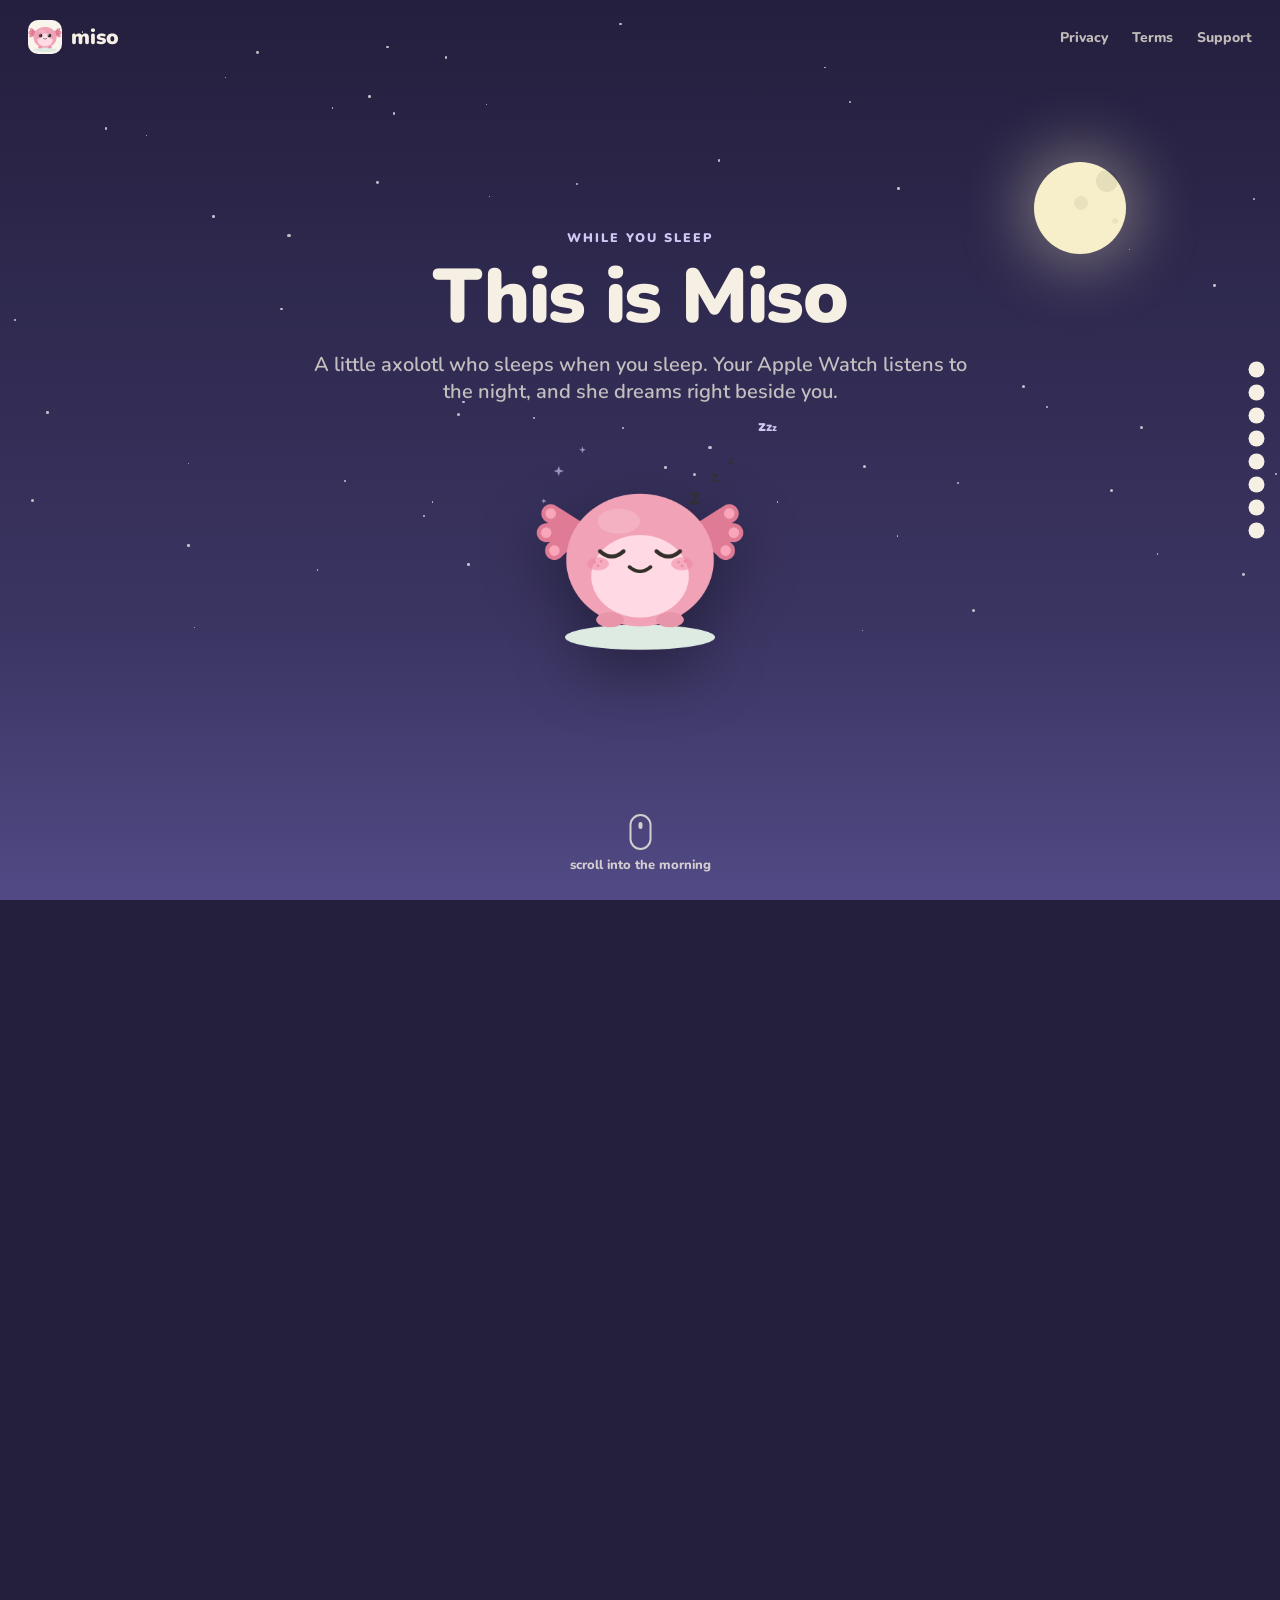
==== index.html @ 9c3475de "Лендинг-фильм: скролл ведёт таймлайн по восьми мирам Мисо Ночь со звёздами и луной, рассвет с просып" ====
<!DOCTYPE html>
<html lang="en">
<head>
<meta charset="utf-8">
<meta name="viewport" content="width=device-width, initial-scale=1">
<title>Miso — a tiny friend who reads your nights</title>
<meta name="description" content="Miso is a pet for your sleep and recovery. She lives on your iPhone and Apple Watch, reads your nights through Apple Health, and everything stays on your device.">
<meta property="og:title" content="Miso — a tiny friend who reads your nights">
<meta property="og:description" content="A scroll through Miso's world: her moods, your four quiet numbers, four languages, and a privacy vault with no keys to lose.">
<meta property="og:image" content="https://dalyaka.github.io/miso-site/assets/app-icon.png">
<link rel="icon" href="assets/app-icon.png">
<link rel="apple-touch-icon" href="assets/app-icon.png">
<link rel="preconnect" href="https://fonts.googleapis.com">
<link rel="preconnect" href="https://fonts.gstatic.com" crossorigin>
<link href="https://fonts.googleapis.com/css2?family=Nunito:wght@500;600;700;800;900&display=swap" rel="stylesheet">
<link rel="stylesheet" href="landing.css">
</head>
<body>

<header class="film dark" id="filmHeader">
  <a class="wordmark" href="./"><img src="assets/app-icon.png" alt="">miso</a>
  <nav>
    <a href="privacy/">Privacy</a>
    <a href="terms/">Terms</a>
    <a href="mailto:hidalyakaa@gmail.com">Support</a>
  </nav>
</header>

<div id="rail" class="dark" aria-hidden="true"></div>

<div id="track">
<div id="stage">

  <!-- 0 · ночь -->
  <section class="scene s-night" data-name="Night">
    <div class="bg"></div>
    <div class="moon" data-depth="14"></div>
    <div class="inner">
      <span class="kicker" style="color:#cfc8f5">While you sleep</span>
      <h1>This is Miso</h1>
      <p class="sub">A little axolotl who sleeps when you sleep. Your Apple Watch listens to the night, and she dreams right beside you.</p>
      <div class="pet-wrap" data-depth="6">
        <img class="pet floaty tappable" src="assets/miso-night.png" alt="Miso asleep">
        <div class="zzz"><span>z</span><span>z</span><span>z</span></div>
        <div class="say"></div>
      </div>
    </div>
    <div class="hint"><div class="wheel"></div>scroll into the morning</div>
  </section>

  <!-- 1 · утро -->
  <section class="scene s-dawn" data-name="Morning">
    <div class="bg"></div>
    <div class="sunball" data-depth="12"></div>
    <div class="inner">
      <span class="kicker">Every morning</span>
      <h2 class="rise" style="--at:0.05">She wears how you slept</h2>
      <p class="sub rise" style="--at:0.12; color:var(--ink-60)">Keep scrolling and watch her wake up. Sleep well and she glows. Her mood is never random: it follows your night, and nothing else.</p>
      <div class="pet-wrap" data-depth="6">
        <img class="sleep-img pet" src="assets/miso-sleepy.png" alt="">
        <img class="wake pet tappable" src="assets/miso-glowing.png" alt="Miso waking up glowing">
        <div class="say"></div>
      </div>
      <div class="tapme rise" style="--at:0.5">psst, you can tap her</div>
    </div>
  </section>

  <!-- 2 · настроения -->
  <section class="scene s-moods" data-name="Moods">
    <div class="bg"></div>
    <div class="inner">
      <span class="kicker">Her whole range</span>
      <h2>Scroll through her moods</h2>
      <div class="mood-stage" data-depth="5" id="moodStage">
        <img src="assets/miso-glowing.png" alt="">
        <img src="assets/miso-rested.png" alt="">
        <img src="assets/miso-bitTired.png" alt="">
        <img src="assets/miso-sleepy.png" alt="">
        <img src="assets/miso-atLimit.png" alt="">
        <img src="assets/miso-sick.png" alt="">
      </div>
      <div class="mood-cap" id="moodCap"><b></b><span></span></div>
      <div class="mood-dots" id="moodDots"></div>
    </div>
  </section>

  <!-- 3 · метрики -->
  <section class="scene s-metrics" data-name="Numbers">
    <div class="bg"></div>
    <div class="inner">
      <span class="kicker">One honest screen</span>
      <h2 class="rise" style="--at:0">Four quiet numbers</h2>
      <p class="sub rise" style="--at:0.05; color:var(--ink-60)">No score soup, no red alarms. Just the day as your body sees it.</p>
      <div class="metric-grid">
        <div class="mcard" style="--at:0.1; --tilt:-2deg"><div class="dot" style="background:var(--blue)"></div><b>Sleep</b><p>The night, stages included</p><div class="big" style="color:var(--blue-deep)">7h 40m</div></div>
        <div class="mcard" style="--at:0.18; --tilt:1.5deg"><div class="dot" style="background:var(--sage)"></div><b>Recovery</b><p>What's in the tank</p><div class="big" style="color:var(--sage-deep)">81%</div></div>
        <div class="mcard" style="--at:0.26; --tilt:-1.5deg"><div class="dot" style="background:var(--blue)"></div><b>Load</b><p>How heavy the day is</p><div class="big" style="color:var(--blue-deep)">40</div></div>
        <div class="mcard" style="--at:0.34; --tilt:2deg"><div class="dot" style="background:var(--lav)"></div><b>Stress</b><p>Moments, not verdicts</p><div class="big" style="color:var(--lav-deep)">low</div></div>
      </div>
      <div class="curve-wrap rise" style="--at:0.4">
        <div class="lbl"><span>STRESS · TODAY</span><span>drawn by your scroll</span></div>
        <svg viewBox="0 0 640 130" aria-hidden="true">
          <path id="stressPath" d="M8 92 C 60 90, 90 88, 120 84 S 170 60, 196 58 S 240 84, 280 86 S 330 88, 360 84 S 400 40, 428 34 S 470 66, 510 78 S 590 88, 632 84"/>
          <circle id="stressDot" cx="632" cy="84" r="6"/>
        </svg>
        <div class="lbl"><span>night</span><span>morning</span><span>now</span></div>
      </div>
    </div>
  </section>

  <!-- 4 · инсайты -->
  <section class="scene s-insights" data-name="Insights">
    <div class="bg"></div>
    <div class="inner">
      <span class="kicker">From your own nights</span>
      <h2 class="rise" style="--at:0">She learns what helps your sleep</h2>
      <p class="sub rise" style="--at:0.06; color:var(--ink-60)">Tag your day in ten seconds each morning. Give her a couple of weeks and tap the tags to see how she sorts your life. Green helps, lavender hurts, and it is always your data, never averages.</p>
      <div class="tags" id="tags">
        <button class="tag" style="--at:0.12" data-kind="hurts">☕ late caffeine</button>
        <button class="tag" style="--at:0.16" data-kind="helps">🚶 evening walk</button>
        <button class="tag" style="--at:0.20" data-kind="hurts">🍝 late meal</button>
        <button class="tag" style="--at:0.24" data-kind="helps">📖 reading in bed</button>
        <button class="tag" style="--at:0.28" data-kind="hurts">😵 stressful day</button>
        <button class="tag" style="--at:0.32" data-kind="hurts">🍷 alcohol</button>
        <button class="tag" style="--at:0.36" data-kind="helps">🏊 morning swim</button>
        <button class="tag" style="--at:0.40" data-kind="hurts">📱 doomscrolling</button>
      </div>
      <div class="verdict" id="verdict">tap a tag, she'll tell you what she noticed</div>
    </div>
  </section>

  <!-- 5 · языки -->
  <section class="scene s-langs" data-name="Languages">
    <div class="bg"></div>
    <div class="inner">
      <span class="kicker">She speaks your language</span>
      <h2 class="rise" style="--at:0">Four good mornings</h2>
      <p class="sub rise" style="--at:0.05; color:var(--ink-60)">The whole app, her bubbles, the watch and the widgets live in four languages.</p>
      <div class="lang-stage">
        <img class="pet floaty tappable" src="assets/miso-meeting.png" alt="Miso saying hi" data-depth="5">
        <div class="say"></div>
        <div class="bubbles" id="bubbles">
          <div class="lb" data-at="0.25"><small>English</small>Good morning, come see how we slept</div>
          <div class="lb" data-at="0.42"><small>Русский</small>Доброе утро, посмотри, как мы спали</div>
          <div class="lb" data-at="0.59"><small>Español</small>Buenos días, mira cómo hemos dormido</div>
          <div class="lb" data-at="0.76"><small>简体中文</small>早上好，来看看我们睡得怎么样</div>
        </div>
      </div>
      <p class="note">She never says she "feels" your data. She reads it, hears it, notices it. Words matter to her.</p>
    </div>
  </section>

  <!-- 6 · хранилище -->
  <section class="scene s-vault" data-name="Privacy">
    <div class="bg"></div>
    <div class="inner">
      <span class="kicker">The vault room</span>
      <h2 class="rise" style="--at:0">Your nights stay in here</h2>
      <p class="sub rise" style="--at:0.06">Miso has no servers. Not "we promise not to look": there is nowhere to send your data, so it never leaves your devices.</p>
      <div class="dome-wrap" data-depth="5">
        <div class="dome" id="dome">
          <img src="assets/miso-night.png" alt="Miso safe inside a glass dome">
        </div>
        <div class="padlock">🔒</div>
      </div>
      <div class="tenets">
        <div class="t" style="--at:0.3">No accounts</div>
        <div class="t" style="--at:0.38">No cloud</div>
        <div class="t" style="--at:0.46">No analytics</div>
        <div class="t" style="--at:0.54">Export or erase anytime</div>
      </div>
      <p class="sub rise" style="--at:0.6; font-size:14px"><a href="privacy/" style="color:var(--pink); font-weight:800">Read the full Privacy Policy →</a></p>
    </div>
  </section>

  <!-- 7 · финал -->
  <section class="scene s-fin" data-name="Hello">
    <div class="bg"></div>
    <div class="inner">
      <img class="pet floaty tappable" id="finPet" src="assets/miso-birthday.png" alt="Miso in a party hat" data-depth="5">
      <div class="say"></div>
      <span class="kicker">The Miso promise</span>
      <h2>She never dies.<br>She never shames you.</h2>
      <p class="sub" style="color:var(--ink-60)">No streaks to lose, no guilt, no screaming red numbers. A rough week makes her sleepy, not disappointed. Tap her for confetti, she earned it.</p>
      <div class="chips">
        <div class="chip dark">Coming soon to the App Store</div>
        <div class="chip">iPhone + Apple Watch</div>
        <div class="chip">Two free weeks, everything open</div>
      </div>
      <p class="legal"><a href="privacy/">Privacy Policy</a>·<a href="terms/">Terms of Use</a>·<a href="mailto:hidalyakaa@gmail.com">hidalyakaa@gmail.com</a></p>
      <p class="fine">Miso is a general wellness app, not a medical device. It does not diagnose, treat or prevent any condition. Talk to a doctor about anything that worries you. © 2026 Miso</p>
    </div>
  </section>

</div>
</div>

<script src="landing.js"></script>
</body>
</html>
---- landing.css ----
/* Miso — скролл-фильм. Фиксированная сцена, скролл ведёт таймлайн:
   ночь → утро → настроения → метрики → инсайты → языки → приватность →
   финал. Каждая сцена получает --p (0..1) от движка в landing.js. */

:root {
  --cream: #FAF5EC;
  --ink: #3A3330;
  --ink-60: rgba(58, 51, 48, 0.62);
  --pink: #F2A9BC;
  --pink-deep: #D9788F;
  --sage: #8FBF9F;
  --sage-deep: #5E8F6E;
  --blue: #9CC1DE;
  --blue-deep: #5B87A8;
  --lav: #B8B1E3;
  --lav-deep: #7F76B8;
  --sun: #F2CE7B;
  --night-1: #241f3d;
  --night-2: #3b3563;
}

* { box-sizing: border-box; margin: 0; padding: 0; }
html { scroll-behavior: auto; }
body {
  font-family: "Nunito", -apple-system, sans-serif;
  color: var(--ink);
  background: var(--night-1);
  overflow-x: hidden;
}
img { max-width: 100%; display: block; }
a { color: inherit; text-decoration: none; }
button { font: inherit; border: 0; background: none; cursor: pointer; color: inherit; }

/* ---------- каркас ---------- */
#track { position: relative; }
#stage {
  position: fixed; inset: 0; overflow: hidden;
}
.scene {
  position: absolute; inset: 0;
  opacity: 0; pointer-events: none;
  transition: opacity 0.45s ease;
  display: grid; place-items: center;
}
.scene.on { opacity: 1; pointer-events: auto; }
.scene .bg { position: absolute; inset: 0; z-index: 0; }
.scene .inner {
  position: relative; z-index: 2; width: min(1120px, 92vw);
  display: grid; place-items: center; text-align: center;
}

/* ---------- шапка и рельса ---------- */
header.film {
  position: fixed; top: 0; left: 0; right: 0; z-index: 50;
  display: flex; justify-content: space-between; align-items: center;
  padding: 20px 28px;
}
.wordmark { display: flex; align-items: center; gap: 9px; font-weight: 900; font-size: 21px; }
.wordmark img { width: 34px; height: 34px; border-radius: 10px; }
header.film nav a { font-weight: 800; font-size: 14px; margin-left: 20px; opacity: 0.75; transition: opacity 0.2s; }
header.film nav a:hover { opacity: 1; }
header.film.dark, header.film.dark a { color: #F6EFE3; }
header.film.light, header.film.light a { color: var(--ink); }

#rail {
  position: fixed; right: 18px; top: 50%; transform: translateY(-50%);
  z-index: 50; display: grid; gap: 12px;
}
#rail button {
  width: 11px; height: 11px; border-radius: 50%;
  background: currentColor; opacity: 0.28;
  transition: opacity 0.25s, transform 0.25s;
  position: relative; color: var(--ink);
}
#rail.dark button { color: #F6EFE3; }
#rail button.here { opacity: 1; transform: scale(1.45); }
#rail button span {
  position: absolute; right: 22px; top: 50%; transform: translateY(-50%);
  white-space: nowrap; font-size: 12px; font-weight: 800;
  background: rgba(58, 51, 48, 0.85); color: #FAF5EC;
  padding: 4px 10px; border-radius: 999px;
  opacity: 0; pointer-events: none; transition: opacity 0.2s;
}
#rail button:hover span { opacity: 1; }

/* ---------- общие элементы сцен ---------- */
.kicker {
  display: inline-block; font-size: 12.5px; font-weight: 900;
  letter-spacing: 0.16em; text-transform: uppercase; margin-bottom: 12px;
}
h1, h2 { font-weight: 900; letter-spacing: -0.02em; line-height: 1.05; }
h1 { font-size: clamp(40px, 6.4vw, 76px); }
h2 { font-size: clamp(30px, 4.6vw, 54px); }
.sub { font-size: clamp(16px, 1.9vw, 20px); font-weight: 600; max-width: 34em; margin-top: 14px; }

.pet { user-select: none; -webkit-user-drag: none; cursor: pointer; }
.pet.floaty { animation: float 5s ease-in-out infinite; }
@keyframes float { 0%, 100% { transform: translateY(0); } 50% { transform: translateY(-14px); } }
.pet.boing { animation: boing 0.55s cubic-bezier(0.34, 1.56, 0.64, 1); }
@keyframes boing { 0% { transform: scale(1); } 35% { transform: scale(1.14, 0.86); } 70% { transform: scale(0.94, 1.06); } 100% { transform: scale(1); } }

.say {
  position: absolute; z-index: 5; background: #fff; color: var(--ink);
  font-weight: 800; font-size: 15px; padding: 10px 16px; border-radius: 18px;
  box-shadow: 0 10px 30px -12px rgba(0, 0, 0, 0.35);
  opacity: 0; transform: translateY(8px) scale(0.9);
  transition: opacity 0.25s, transform 0.25s; pointer-events: none;
}
.say::after {
  content: ""; position: absolute; left: 50%; bottom: -7px; transform: translateX(-50%);
  border: 8px solid transparent; border-top-color: #fff; border-bottom: 0;
}
.say.show { opacity: 1; transform: translateY(0) scale(1); }

.hint {
  position: absolute; bottom: 26px; left: 50%; transform: translateX(-50%);
  z-index: 5; color: #F6EFE3; font-weight: 800; font-size: 13px;
  display: grid; justify-items: center; gap: 6px; opacity: 0.8;
}
.hint .wheel {
  width: 22px; height: 36px; border: 2px solid currentColor; border-radius: 12px;
  position: relative;
}
.hint .wheel::after {
  content: ""; position: absolute; left: 50%; top: 6px; width: 4px; height: 7px;
  border-radius: 3px; background: currentColor; transform: translateX(-50%);
  animation: drip 1.6s ease-in-out infinite;
}
@keyframes drip { 0% { opacity: 1; top: 6px; } 70% { opacity: 0; top: 18px; } 100% { opacity: 0; top: 6px; } }

/* появление элементов внутри сцены от --p */
.rise { opacity: calc((var(--p) - var(--at, 0)) * 6); transform: translateY(calc((1 - min(1, (var(--p) - var(--at, 0)) * 6)) * 34px)); }

/* ================= СЦЕНА 0 · ночь ================= */
.s-night .bg { background: linear-gradient(180deg, var(--night-1), var(--night-2) 70%, #514a85); }
.s-night, .s-night h1 { color: #F6EFE3; }
.s-night .sub { color: rgba(246, 239, 227, 0.75); }
.star { position: absolute; background: #fff; border-radius: 50%; opacity: 0.7; animation: twinkle 3s ease-in-out infinite; }
@keyframes twinkle { 0%, 100% { opacity: 0.15; } 50% { opacity: 0.85; } }
.moon {
  position: absolute; right: 12%; width: 92px; height: 92px; border-radius: 50%;
  background: #F6EFC9; box-shadow: 0 0 60px 14px rgba(246, 239, 201, 0.35);
  top: calc(18% + var(--p) * 30%);
}
.moon::after {
  content: ""; position: absolute; inset: 8px 8px auto auto; width: 22px; height: 22px;
  border-radius: 50%; background: rgba(0, 0, 0, 0.07);
  box-shadow: -26px 22px 0 -4px rgba(0, 0, 0, 0.06), 8px 40px 0 -8px rgba(0, 0, 0, 0.05);
}
.s-night .pet-wrap { position: relative; margin-top: 16px; }
.s-night .pet { width: clamp(180px, 24vw, 250px); filter: drop-shadow(0 24px 30px rgba(0, 0, 0, 0.35)); }
.zzz { position: absolute; top: -6px; right: -12px; color: #cfc8f5; font-weight: 900; }
.zzz span { display: inline-block; animation: zfloat 2.6s ease-in-out infinite; }
.zzz span:nth-child(2) { font-size: 0.8em; animation-delay: 0.5s; }
.zzz span:nth-child(3) { font-size: 0.62em; animation-delay: 1s; }
@keyframes zfloat { 0% { transform: translate(0, 0); opacity: 0; } 30% { opacity: 1; } 100% { transform: translate(14px, -26px); opacity: 0; } }

/* ================= СЦЕНА 1 · утро ================= */
.s-dawn .bg { background: linear-gradient(180deg, #FBD3B8, #FAE7CF 45%, var(--cream)); }
.sunball {
  position: absolute; left: 14%; width: 110px; height: 110px; border-radius: 50%;
  background: radial-gradient(circle, #FFE9A8, var(--sun));
  box-shadow: 0 0 80px 22px rgba(242, 206, 123, 0.5);
  bottom: calc(6% + var(--p) * 38%);
}
.s-dawn .kicker { color: var(--pink-deep); }
.s-dawn .pet-wrap { position: relative; height: clamp(220px, 30vw, 320px); width: clamp(220px, 30vw, 320px); margin-top: 10px; }
.s-dawn .pet-wrap img { position: absolute; inset: 0; transition: opacity 0.2s linear; }
.s-dawn .pet-wrap .wake { opacity: var(--p); }
.s-dawn .pet-wrap .sleep-img { opacity: calc(1 - var(--p)); }
.s-dawn .tapme { font-size: 13px; font-weight: 800; color: var(--ink-60); margin-top: 8px; }

/* ================= СЦЕНА 2 · настроения ================= */
.s-moods .bg { background: var(--cream); }
.s-moods .kicker { color: var(--pink-deep); }
.mood-stage { position: relative; height: clamp(230px, 30vw, 300px); width: clamp(230px, 30vw, 300px); margin: 18px auto 6px; }
.mood-stage img { position: absolute; inset: 0; opacity: 0; transform: scale(0.92); transition: none; }
.mood-cap { min-height: 64px; }
.mood-cap b { display: block; font-size: clamp(22px, 3vw, 30px); font-weight: 900; }
.mood-cap span { color: var(--ink-60); font-weight: 700; }
.mood-dots { display: flex; gap: 8px; justify-content: center; margin-top: 14px; }
.mood-dots i { width: 8px; height: 8px; border-radius: 50%; background: var(--ink); opacity: 0.15; transition: all 0.2s; }
.mood-dots i.here { opacity: 1; transform: scale(1.3); background: var(--pink-deep); }

/* ================= СЦЕНА 3 · метрики ================= */
.s-metrics .bg { background: linear-gradient(180deg, #E9F1F8, #F4F1E8); }
.s-metrics .kicker { color: var(--blue-deep); }
.metric-grid {
  display: grid; grid-template-columns: repeat(auto-fit, minmax(190px, 1fr));
  gap: 14px; width: 100%; margin-top: 26px;
}
.mcard {
  background: #fff; border-radius: 24px; padding: 18px 18px 14px; text-align: left;
  box-shadow: 0 18px 40px -18px rgba(58, 51, 48, 0.25);
  opacity: calc((var(--p) - var(--at)) * 5);
  transform: translateY(calc((1 - min(1, (var(--p) - var(--at)) * 5)) * 46px)) rotate(var(--tilt));
  transition: transform 0.2s;
}
.mcard:hover { transform: translateY(-6px) rotate(0deg) !important; }
.mcard .dot { width: 12px; height: 12px; border-radius: 50%; margin-bottom: 8px; }
.mcard b { font-size: 17px; }
.mcard p { font-size: 13.5px; color: var(--ink-60); font-weight: 600; margin-top: 3px; }
.mcard .big { font-size: 26px; font-weight: 900; margin-top: 6px; }
.curve-wrap { width: min(680px, 90%); margin: 26px auto 0; background: #fff; border-radius: 24px; padding: 18px 20px 8px; box-shadow: 0 18px 40px -18px rgba(58, 51, 48, 0.25); }
.curve-wrap .lbl { display: flex; justify-content: space-between; font-size: 12px; font-weight: 800; color: var(--ink-60); letter-spacing: 0.08em; }
#stressPath {
  fill: none; stroke: var(--lav-deep); stroke-width: 3.5; stroke-linecap: round;
  stroke-dasharray: 900; stroke-dashoffset: calc(900 - min(1, var(--p) * 1.35) * 900);
}
#stressDot { fill: var(--lav-deep); opacity: calc((var(--p) - 0.72) * 6); }

/* ================= СЦЕНА 4 · инсайты ================= */
.s-insights .bg { background: linear-gradient(180deg, #E6F1E7, #F4F1E8); }
.s-insights .kicker { color: var(--sage-deep); }
.tags { display: flex; flex-wrap: wrap; gap: 10px; justify-content: center; margin-top: 26px; max-width: 640px; }
.tag {
  background: #fff; border-radius: 999px; padding: 10px 18px; font-weight: 800; font-size: 15px;
  box-shadow: 0 12px 30px -14px rgba(58, 51, 48, 0.3);
  transition: transform 0.25s cubic-bezier(0.34, 1.56, 0.64, 1), background 0.25s, color 0.25s;
  opacity: calc((var(--p) - var(--at)) * 6);
}
.tag:hover { transform: translateY(-4px) rotate(-2deg); }
.tag.helps { background: var(--sage); color: #fff; }
.tag.hurts { background: var(--lav); color: #fff; }
.verdict { margin-top: 20px; font-weight: 800; color: var(--sage-deep); min-height: 26px; font-size: 15px; }

/* ================= СЦЕНА 5 · языки ================= */
.s-langs .bg { background: linear-gradient(180deg, #ECE8F8, #F6F1E9); }
.s-langs .kicker { color: var(--lav-deep); }
.lang-stage { display: grid; grid-template-columns: auto auto; gap: 8px 22px; align-items: center; margin-top: 20px; }
.s-langs .pet { width: clamp(170px, 22vw, 240px); }
.bubbles { display: grid; gap: 10px; text-align: left; }
.lb {
  background: #fff; border-radius: 18px 18px 18px 4px; padding: 10px 16px;
  font-weight: 800; box-shadow: 0 12px 30px -14px rgba(58, 51, 48, 0.3);
  opacity: 0; transform: translateX(-14px); transition: opacity 0.35s, transform 0.35s;
}
.lb small { display: block; font-size: 11px; font-weight: 900; letter-spacing: 0.1em; color: var(--lav-deep); text-transform: uppercase; }
.lb.show { opacity: 1; transform: none; }
.s-langs .note { margin-top: 22px; font-weight: 700; color: var(--ink-60); font-size: 14.5px; }

/* ================= СЦЕНА 6 · приватность ================= */
.s-vault .bg { background: radial-gradient(120% 90% at 50% 10%, #332D24, #1D1913); }
.s-vault, .s-vault h2 { color: #F6EFE3; }
.s-vault .kicker { color: var(--pink); }
.s-vault .sub { color: rgba(246, 239, 227, 0.72); }
.dome-wrap { position: relative; width: clamp(230px, 30vw, 300px); margin: 24px auto 8px; }
.dome {
  position: relative; width: 100%; aspect-ratio: 1; border-radius: 50%;
  border: 2px solid rgba(246, 239, 227, 0.25);
  background: radial-gradient(circle at 35% 30%, rgba(246, 239, 227, 0.12), rgba(246, 239, 227, 0.03));
  overflow: hidden;
}
.dome img { width: 62%; position: absolute; left: 19%; top: 22%; }
.data-dot { position: absolute; width: 7px; height: 7px; border-radius: 50%; opacity: 0.85; }
.padlock {
  position: absolute; bottom: -6px; right: 4px; background: var(--sun); color: #3A3330;
  width: 46px; height: 46px; border-radius: 14px; display: grid; place-items: center;
  font-size: 22px; box-shadow: 0 12px 30px -8px rgba(0, 0, 0, 0.5);
  transform: rotate(8deg);
}
.tenets { display: flex; gap: 10px; flex-wrap: wrap; justify-content: center; margin-top: 22px; }
.tenets .t {
  border: 1.5px solid rgba(246, 239, 227, 0.3); border-radius: 999px;
  padding: 9px 18px; font-weight: 800; font-size: 14.5px;
  opacity: calc((var(--p) - var(--at)) * 6);
}

/* ================= СЦЕНА 7 · финал ================= */
.s-fin .bg { background: radial-gradient(110% 80% at 50% 100%, #FBE3E9, var(--cream) 60%); }
.s-fin .kicker { color: var(--pink-deep); }
.s-fin .pet { width: clamp(190px, 25vw, 260px); margin-bottom: 8px; }
.s-fin .chips { display: flex; gap: 10px; flex-wrap: wrap; justify-content: center; margin-top: 24px; }
.s-fin .chip { background: #fff; border-radius: 999px; padding: 11px 20px; font-weight: 800; font-size: 14px; box-shadow: 0 14px 34px -16px rgba(58, 51, 48, 0.35); }
.s-fin .chip.dark { background: var(--ink); color: var(--cream); }
.s-fin .legal { margin-top: 30px; font-size: 13.5px; font-weight: 700; }
.s-fin .legal a { color: var(--pink-deep); margin: 0 8px; }
.s-fin .fine { margin-top: 12px; font-size: 12px; font-weight: 600; color: var(--ink-60); max-width: 52em; }
.confetti { position: absolute; width: 9px; height: 13px; border-radius: 3px; pointer-events: none; z-index: 40; }

/* курсорные искры */
.trail { position: fixed; z-index: 60; pointer-events: none; font-size: 13px; animation: trailfade 0.9s ease-out forwards; }
@keyframes trailfade { 0% { opacity: 0.9; transform: translateY(0) scale(1); } 100% { opacity: 0; transform: translateY(-18px) scale(0.4); } }

@media (max-width: 760px) {
  #rail { display: none; }
  header.film nav a { margin-left: 12px; font-size: 13px; }
  /* Контент не подлезает под фиксированную шапку. */
  .scene .inner { padding-top: 84px; }
  .lang-stage { grid-template-columns: 1fr; justify-items: center; }
  .bubbles { text-align: center; }
  .lb { border-radius: 18px; }
  .metric-grid { grid-template-columns: 1fr 1fr; }
}
@media (prefers-reduced-motion: reduce) {
  .pet.floaty, .hint .wheel::after, .star, .zzz span { animation: none; }
  .scene { transition: none; }
}
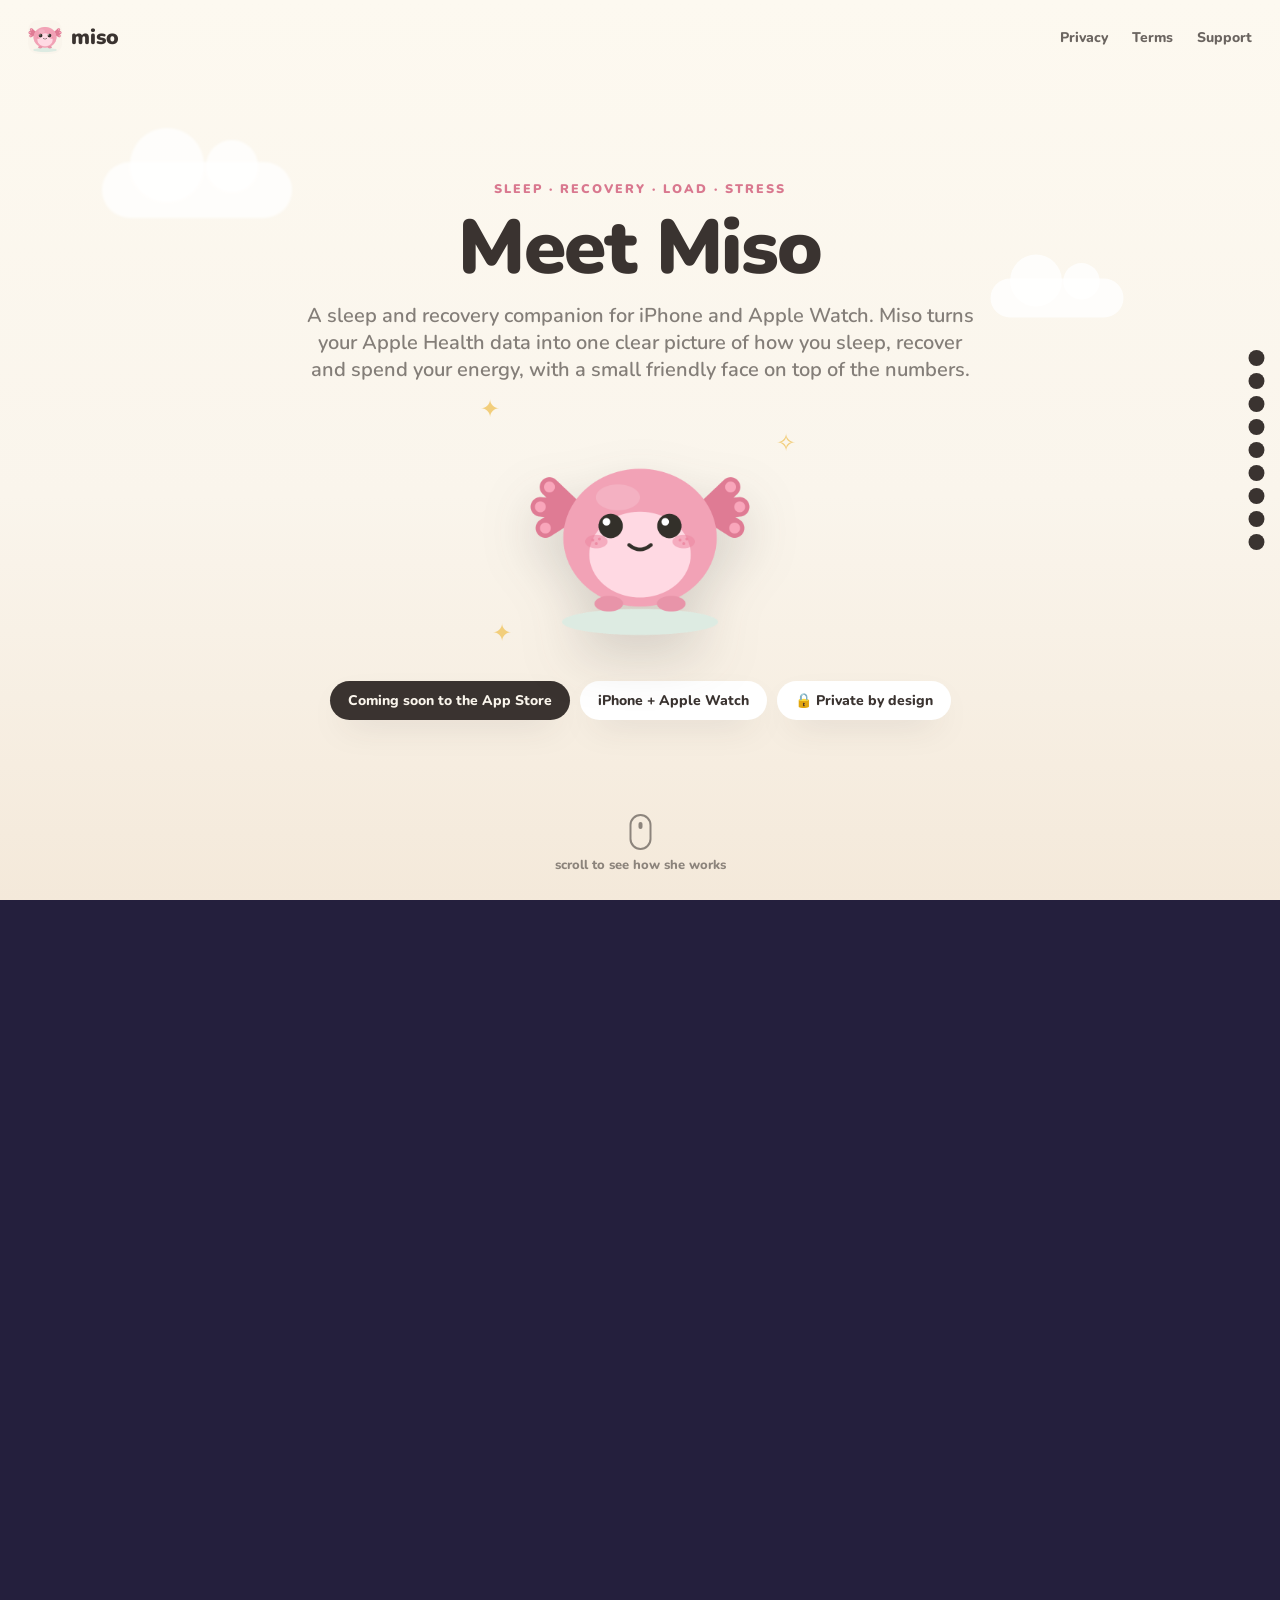
==== commit dcce5563: "Лендинг v2 по фидбеку Иды: профессиональный тон, живее и короче Первый экран — довольная Мисо и полн" ====
--- a/index.html
+++ b/index.html
@@ -3,10 +3,10 @@
 <head>
 <meta charset="utf-8">
 <meta name="viewport" content="width=device-width, initial-scale=1">
-<title>Miso — a tiny friend who reads your nights</title>
-<meta name="description" content="Miso is a pet for your sleep and recovery. She lives on your iPhone and Apple Watch, reads your nights through Apple Health, and everything stays on your device.">
-<meta property="og:title" content="Miso — a tiny friend who reads your nights">
-<meta property="og:description" content="A scroll through Miso's world: her moods, your four quiet numbers, four languages, and a privacy vault with no keys to lose.">
+<title>Miso — sleep and recovery companion for iPhone and Apple Watch</title>
+<meta name="description" content="Miso turns your Apple Health data into one clear picture of sleep, recovery, load and stress. No accounts, no cloud: everything stays on your device.">
+<meta property="og:title" content="Miso — sleep and recovery companion">
+<meta property="og:description" content="Sleep, recovery, load and stress as one clear picture, with a small friendly face on top. Private by design.">
 <meta property="og:image" content="https://dalyaka.github.io/miso-site/assets/app-icon.png">
 <link rel="icon" href="assets/app-icon.png">
 <link rel="apple-touch-icon" href="assets/app-icon.png">
@@ -17,7 +17,7 @@
 </head>
 <body>
 
-<header class="film dark" id="filmHeader">
+<header class="film light" id="filmHeader">
   <a class="wordmark" href="./"><img src="assets/app-icon.png" alt="">miso</a>
   <nav>
     <a href="privacy/">Privacy</a>
@@ -26,51 +26,79 @@
   </nav>
 </header>
 
-<div id="rail" class="dark" aria-hidden="true"></div>
+<div id="rail" aria-hidden="true"></div>
 
 <div id="track">
 <div id="stage">
 
-  <!-- 0 · ночь -->
+  <!-- 0 · знакомство -->
+  <section class="scene s-meet" data-name="Meet">
+    <div class="bg"></div>
+    <div class="cloud c1" data-depth="10"></div>
+    <div class="cloud c2" data-depth="16"></div>
+    <div class="inner">
+      <span class="kicker">Sleep · Recovery · Load · Stress</span>
+      <h1>Meet Miso</h1>
+      <p class="sub" style="color:var(--ink-60)">A sleep and recovery companion for iPhone and Apple Watch. Miso turns your Apple Health data into one clear picture of how you sleep, recover and spend your energy, with a small friendly face on top of the numbers.</p>
+      <div class="pet-wrap" data-depth="6">
+        <img class="pet floaty tappable" src="assets/miso-rested.png" alt="Miso the axolotl, rested and content">
+        <span class="spark s1">✦</span>
+        <span class="spark s2">✧</span>
+        <span class="spark s3">✦</span>
+        <div class="say"></div>
+      </div>
+      <div class="chips">
+        <div class="chip accent">Coming soon to the App&nbsp;Store</div>
+        <div class="chip">iPhone + Apple&nbsp;Watch</div>
+        <div class="chip">🔒 Private by design</div>
+      </div>
+    </div>
+    <div class="hint"><div class="wheel"></div>scroll to see how she works</div>
+  </section>
+
+  <!-- 1 · ночь -->
   <section class="scene s-night" data-name="Night">
     <div class="bg"></div>
     <div class="moon" data-depth="14"></div>
+    <div class="hills"></div>
     <div class="inner">
       <span class="kicker" style="color:#cfc8f5">While you sleep</span>
-      <h1>This is Miso</h1>
-      <p class="sub">A little axolotl who sleeps when you sleep. Your Apple Watch listens to the night, and she dreams right beside you.</p>
+      <h2>The night does the work</h2>
+      <p class="sub">Wear your Apple Watch to bed. It records your sleep stages, heart rate, HRV, respiratory rate and wrist temperature. Miso rests too. She reads the results in the morning, and she never wakes you to do it.</p>
       <div class="pet-wrap" data-depth="6">
-        <img class="pet floaty tappable" src="assets/miso-night.png" alt="Miso asleep">
+        <img class="pet floaty tappable" src="assets/miso-night.png" alt="Miso asleep under the stars">
         <div class="zzz"><span>z</span><span>z</span><span>z</span></div>
         <div class="say"></div>
       </div>
     </div>
-    <div class="hint"><div class="wheel"></div>scroll into the morning</div>
-  </section>
-
-  <!-- 1 · утро -->
-  <section class="scene s-dawn" data-name="Morning">
+  </section>
+
+  <!-- 2 · утро -->
+  <section class="scene s-dawn" data-name="Morning" data-len="1.3">
     <div class="bg"></div>
     <div class="sunball" data-depth="12"></div>
+    <div class="cloud c1" data-depth="10"></div>
+    <div class="hills warm"></div>
     <div class="inner">
       <span class="kicker">Every morning</span>
-      <h2 class="rise" style="--at:0.05">She wears how you slept</h2>
-      <p class="sub rise" style="--at:0.12; color:var(--ink-60)">Keep scrolling and watch her wake up. Sleep well and she glows. Her mood is never random: it follows your night, and nothing else.</p>
+      <h2 class="rise" style="--at:0.05">Her state reflects your night</h2>
+      <p class="sub rise" style="--at:0.12; color:var(--ink-60)">Keep scrolling to wake her up. After a good night she is bright and ready. After a short one she is sleepy. Her state always mirrors your sleep and recovery, never a random animation.</p>
       <div class="pet-wrap" data-depth="6">
         <img class="sleep-img pet" src="assets/miso-sleepy.png" alt="">
-        <img class="wake pet tappable" src="assets/miso-glowing.png" alt="Miso waking up glowing">
-        <div class="say"></div>
-      </div>
-      <div class="tapme rise" style="--at:0.5">psst, you can tap her</div>
-    </div>
-  </section>
-
-  <!-- 2 · настроения -->
-  <section class="scene s-moods" data-name="Moods">
-    <div class="bg"></div>
-    <div class="inner">
-      <span class="kicker">Her whole range</span>
-      <h2>Scroll through her moods</h2>
+        <img class="wake pet tappable" src="assets/miso-glowing.png" alt="Miso waking up bright after a good night">
+        <div class="say"></div>
+      </div>
+      <div class="tapme rise" style="--at:0.55">you can tap her, by the way</div>
+    </div>
+  </section>
+
+  <!-- 3 · настроения -->
+  <section class="scene s-moods" data-name="States" data-len="1.8">
+    <div class="bg"></div>
+    <div class="inner">
+      <span class="kicker">Honest, never harsh</span>
+      <h2>Every state means something</h2>
+      <p class="sub" style="color:var(--ink-60)">Six states, each tied to your recovery. When your body asks for rest, she shows it and suggests an easier day. No guilt attached.</p>
       <div class="mood-stage" data-depth="5" id="moodStage">
         <img src="assets/miso-glowing.png" alt="">
         <img src="assets/miso-rested.png" alt="">
@@ -84,37 +112,38 @@
     </div>
   </section>
 
-  <!-- 3 · метрики -->
-  <section class="scene s-metrics" data-name="Numbers">
-    <div class="bg"></div>
-    <div class="inner">
-      <span class="kicker">One honest screen</span>
-      <h2 class="rise" style="--at:0">Four quiet numbers</h2>
-      <p class="sub rise" style="--at:0.05; color:var(--ink-60)">No score soup, no red alarms. Just the day as your body sees it.</p>
+  <!-- 4 · метрики -->
+  <section class="scene s-metrics" data-name="Numbers" data-len="1.2">
+    <div class="bg"></div>
+    <div class="inner">
+      <span class="kicker">The daily picture</span>
+      <h2 class="rise" style="--at:0">Four clear numbers</h2>
+      <p class="sub rise" style="--at:0.05; color:var(--ink-60)">Sleep, recovery, load and stress on one screen, each compared only to your own baseline. Never to population averages, never in alarming red.</p>
       <div class="metric-grid">
-        <div class="mcard" style="--at:0.1; --tilt:-2deg"><div class="dot" style="background:var(--blue)"></div><b>Sleep</b><p>The night, stages included</p><div class="big" style="color:var(--blue-deep)">7h 40m</div></div>
-        <div class="mcard" style="--at:0.18; --tilt:1.5deg"><div class="dot" style="background:var(--sage)"></div><b>Recovery</b><p>What's in the tank</p><div class="big" style="color:var(--sage-deep)">81%</div></div>
-        <div class="mcard" style="--at:0.26; --tilt:-1.5deg"><div class="dot" style="background:var(--blue)"></div><b>Load</b><p>How heavy the day is</p><div class="big" style="color:var(--blue-deep)">40</div></div>
-        <div class="mcard" style="--at:0.34; --tilt:2deg"><div class="dot" style="background:var(--lav)"></div><b>Stress</b><p>Moments, not verdicts</p><div class="big" style="color:var(--lav-deep)">low</div></div>
+        <div class="mcard" style="--at:0.1; --tilt:-2deg"><div class="dot" style="background:var(--blue)"></div><b>Sleep</b><p>Duration and stages</p><div class="big" style="color:var(--blue-deep)">7h 40m</div></div>
+        <div class="mcard" style="--at:0.18; --tilt:1.5deg"><div class="dot" style="background:var(--sage)"></div><b>Recovery</b><p>This morning's capacity</p><div class="big" style="color:var(--sage-deep)">81%</div></div>
+        <div class="mcard" style="--at:0.26; --tilt:-1.5deg"><div class="dot" style="background:var(--blue)"></div><b>Load</b><p>Activity so far today</p><div class="big" style="color:var(--blue-deep)">40</div></div>
+        <div class="mcard" style="--at:0.34; --tilt:2deg"><div class="dot" style="background:var(--lav)"></div><b>Stress</b><p>Context, not verdicts</p><div class="big" style="color:var(--lav-deep)">low</div></div>
       </div>
       <div class="curve-wrap rise" style="--at:0.4">
-        <div class="lbl"><span>STRESS · TODAY</span><span>drawn by your scroll</span></div>
+        <div class="lbl"><span>STRESS · TODAY</span><span>drawn as you scroll</span></div>
         <svg viewBox="0 0 640 130" aria-hidden="true">
           <path id="stressPath" d="M8 92 C 60 90, 90 88, 120 84 S 170 60, 196 58 S 240 84, 280 86 S 330 88, 360 84 S 400 40, 428 34 S 470 66, 510 78 S 590 88, 632 84"/>
           <circle id="stressDot" cx="632" cy="84" r="6"/>
         </svg>
         <div class="lbl"><span>night</span><span>morning</span><span>now</span></div>
       </div>
-    </div>
-  </section>
-
-  <!-- 4 · инсайты -->
+      <p class="note rise" style="--at:0.5">All data comes from Apple Health, read only with your permission.</p>
+    </div>
+  </section>
+
+  <!-- 5 · инсайты -->
   <section class="scene s-insights" data-name="Insights">
     <div class="bg"></div>
     <div class="inner">
-      <span class="kicker">From your own nights</span>
-      <h2 class="rise" style="--at:0">She learns what helps your sleep</h2>
-      <p class="sub rise" style="--at:0.06; color:var(--ink-60)">Tag your day in ten seconds each morning. Give her a couple of weeks and tap the tags to see how she sorts your life. Green helps, lavender hurts, and it is always your data, never averages.</p>
+      <span class="kicker">Patterns from your own data</span>
+      <h2 class="rise" style="--at:0">What actually helps your sleep</h2>
+      <p class="sub rise" style="--at:0.06; color:var(--ink-60)">Each morning, tag yesterday in a few seconds: caffeine, workouts, meals, stress. Over the weeks Miso correlates these with your sleep and recovery and shows which habits help and which get in the way. Tap the tags to preview how it works.</p>
       <div class="tags" id="tags">
         <button class="tag" style="--at:0.12" data-kind="hurts">☕ late caffeine</button>
         <button class="tag" style="--at:0.16" data-kind="helps">🚶 evening walk</button>
@@ -123,21 +152,21 @@
         <button class="tag" style="--at:0.28" data-kind="hurts">😵 stressful day</button>
         <button class="tag" style="--at:0.32" data-kind="hurts">🍷 alcohol</button>
         <button class="tag" style="--at:0.36" data-kind="helps">🏊 morning swim</button>
-        <button class="tag" style="--at:0.40" data-kind="hurts">📱 doomscrolling</button>
-      </div>
-      <div class="verdict" id="verdict">tap a tag, she'll tell you what she noticed</div>
-    </div>
-  </section>
-
-  <!-- 5 · языки -->
-  <section class="scene s-langs" data-name="Languages">
-    <div class="bg"></div>
-    <div class="inner">
-      <span class="kicker">She speaks your language</span>
-      <h2 class="rise" style="--at:0">Four good mornings</h2>
-      <p class="sub rise" style="--at:0.05; color:var(--ink-60)">The whole app, her bubbles, the watch and the widgets live in four languages.</p>
+        <button class="tag" style="--at:0.40" data-kind="hurts">📱 late screen time</button>
+      </div>
+      <div class="verdict" id="verdict">tap a tag to preview her findings</div>
+    </div>
+  </section>
+
+  <!-- 6 · языки -->
+  <section class="scene s-langs" data-name="Languages" data-len="1.3">
+    <div class="bg"></div>
+    <div class="inner">
+      <span class="kicker">Localized properly</span>
+      <h2 class="rise" style="--at:0">She speaks four languages</h2>
+      <p class="sub rise" style="--at:0.05; color:var(--ink-60)">English, Russian, Spanish and Simplified Chinese. The app, notifications, watch app and widgets are fully localized, not machine translated.</p>
       <div class="lang-stage">
-        <img class="pet floaty tappable" src="assets/miso-meeting.png" alt="Miso saying hi" data-depth="5">
+        <img class="pet floaty tappable" src="assets/miso-meeting.png" alt="Miso saying hello" data-depth="5">
         <div class="say"></div>
         <div class="bubbles" id="bubbles">
           <div class="lb" data-at="0.25"><small>English</small>Good morning, come see how we slept</div>
@@ -146,17 +175,17 @@
           <div class="lb" data-at="0.76"><small>简体中文</small>早上好，来看看我们睡得怎么样</div>
         </div>
       </div>
-      <p class="note">She never says she "feels" your data. She reads it, hears it, notices it. Words matter to her.</p>
-    </div>
-  </section>
-
-  <!-- 6 · хранилище -->
+      <p class="note">Language follows your system settings, or pick one manually in the app.</p>
+    </div>
+  </section>
+
+  <!-- 7 · приватность -->
   <section class="scene s-vault" data-name="Privacy">
     <div class="bg"></div>
     <div class="inner">
-      <span class="kicker">The vault room</span>
-      <h2 class="rise" style="--at:0">Your nights stay in here</h2>
-      <p class="sub rise" style="--at:0.06">Miso has no servers. Not "we promise not to look": there is nowhere to send your data, so it never leaves your devices.</p>
+      <span class="kicker">Private by design</span>
+      <h2 class="rise" style="--at:0">Your data stays on your devices</h2>
+      <p class="sub rise" style="--at:0.06">Miso has no servers and no accounts. Health data is processed on your iPhone and never uploaded, because there is nowhere to upload it to. You can export a full copy or erase everything at any time.</p>
       <div class="dome-wrap" data-depth="5">
         <div class="dome" id="dome">
           <img src="assets/miso-night.png" alt="Miso safe inside a glass dome">
@@ -173,22 +202,22 @@
     </div>
   </section>
 
-  <!-- 7 · финал -->
-  <section class="scene s-fin" data-name="Hello">
-    <div class="bg"></div>
-    <div class="inner">
-      <img class="pet floaty tappable" id="finPet" src="assets/miso-birthday.png" alt="Miso in a party hat" data-depth="5">
+  <!-- 8 · финал -->
+  <section class="scene s-fin" data-name="Promise">
+    <div class="bg"></div>
+    <div class="inner">
+      <img class="pet floaty tappable" id="finPet" src="assets/miso-birthday.png" alt="Miso celebrating" data-depth="5">
       <div class="say"></div>
       <span class="kicker">The Miso promise</span>
-      <h2>She never dies.<br>She never shames you.</h2>
-      <p class="sub" style="color:var(--ink-60)">No streaks to lose, no guilt, no screaming red numbers. A rough week makes her sleepy, not disappointed. Tap her for confetti, she earned it.</p>
+      <h2>No streaks. No guilt.<br>No red numbers.</h2>
+      <p class="sub" style="color:var(--ink-60)">Miso is built to support your rest, not to gamify it. A rough week makes her sleepy, never disappointed. Your first two weeks are free with everything open, then one simple yearly subscription.</p>
       <div class="chips">
         <div class="chip dark">Coming soon to the App Store</div>
         <div class="chip">iPhone + Apple Watch</div>
         <div class="chip">Two free weeks, everything open</div>
       </div>
       <p class="legal"><a href="privacy/">Privacy Policy</a>·<a href="terms/">Terms of Use</a>·<a href="mailto:hidalyakaa@gmail.com">hidalyakaa@gmail.com</a></p>
-      <p class="fine">Miso is a general wellness app, not a medical device. It does not diagnose, treat or prevent any condition. Talk to a doctor about anything that worries you. © 2026 Miso</p>
+      <p class="fine">Miso is a general wellness app, not a medical device. It does not diagnose, treat or prevent any condition. Talk to a doctor about anything that worries you. Apple Health, Apple Watch and iPhone are trademarks of Apple Inc. © 2026 Miso</p>
     </div>
   </section>
 
--- a/landing.css
+++ b/landing.css
@@ -114,8 +114,8 @@
 
 .hint {
   position: absolute; bottom: 26px; left: 50%; transform: translateX(-50%);
-  z-index: 5; color: #F6EFE3; font-weight: 800; font-size: 13px;
-  display: grid; justify-items: center; gap: 6px; opacity: 0.8;
+  z-index: 5; color: var(--ink-60); font-weight: 800; font-size: 13px;
+  display: grid; justify-items: center; gap: 6px; opacity: 0.9;
 }
 .hint .wheel {
   width: 22px; height: 36px; border: 2px solid currentColor; border-radius: 12px;
@@ -131,9 +131,57 @@
 /* появление элементов внутри сцены от --p */
 .rise { opacity: calc((var(--p) - var(--at, 0)) * 6); transform: translateY(calc((1 - min(1, (var(--p) - var(--at, 0)) * 6)) * 34px)); }
 
+.note { margin-top: 20px; font-weight: 700; font-size: 14px; color: var(--ink-60); }
+
+.spark { position: absolute; font-size: 24px; animation: twinkle 3.2s ease-in-out infinite; pointer-events: none; }
+.spark.s2 { animation-delay: 1.1s; }
+.spark.s3 { animation-delay: 2.2s; }
+@keyframes twinkle { 0%, 100% { opacity: 0.2; transform: scale(0.8); } 50% { opacity: 1; transform: scale(1.15); } }
+
+/* облака и холмы — декорации миров */
+.cloud {
+  position: absolute; width: 190px; height: 56px; border-radius: 999px;
+  background: rgba(255, 255, 255, 0.75); filter: blur(1px);
+  animation: drift 26s linear infinite alternate;
+}
+.cloud::before, .cloud::after {
+  content: ""; position: absolute; background: inherit; border-radius: 50%;
+}
+.cloud::before { width: 74px; height: 74px; left: 28px; top: -34px; }
+.cloud::after { width: 52px; height: 52px; right: 34px; top: -22px; }
+.cloud.c1 { top: 18%; left: 8%; }
+.cloud.c2 { top: 30%; right: 10%; transform: scale(0.7); animation-duration: 34s; }
+@keyframes drift { from { translate: 0 0; } to { translate: 46px -8px; } }
+.hills { position: absolute; left: -10%; right: -10%; bottom: -12%; height: 34%; z-index: 1; pointer-events: none; }
+.hills::before, .hills::after {
+  content: ""; position: absolute; border-radius: 50%;
+  width: 70%; height: 100%;
+}
+.hills::before { left: -12%; bottom: -46%; background: rgba(38, 33, 74, 0.75); }
+.hills::after { right: -14%; bottom: -58%; background: rgba(38, 33, 74, 0.55); }
+.hills.warm::before { background: rgba(242, 169, 188, 0.3); }
+.hills.warm::after { background: rgba(242, 206, 123, 0.28); }
+
+/* ================= СЦЕНА · знакомство ================= */
+.s-meet .bg { background: linear-gradient(180deg, #FDF9F0, var(--cream) 55%, #F4E9DA); }
+.s-meet .kicker { color: var(--pink-deep); }
+.s-meet .pet-wrap { position: relative; margin-top: 14px; }
+.s-meet .pet { width: clamp(190px, 24vw, 260px); filter: drop-shadow(0 22px 26px rgba(58, 51, 48, 0.18)); }
+.s-meet .spark { color: var(--sun); }
+.s-meet .spark.s1 { top: -4px; left: -30px; }
+.s-meet .spark.s2 { top: 30px; right: -26px; }
+.s-meet .spark.s3 { bottom: 8px; left: -18px; }
+.chips { display: flex; gap: 10px; flex-wrap: wrap; justify-content: center; margin-top: 24px; }
+.chip {
+  background: #fff; border-radius: 999px; padding: 10px 18px;
+  font-weight: 800; font-size: 14px; color: var(--ink);
+  box-shadow: 0 14px 34px -16px rgba(58, 51, 48, 0.35);
+}
+.chip.accent { background: var(--ink); color: var(--cream); }
+
 /* ================= СЦЕНА 0 · ночь ================= */
 .s-night .bg { background: linear-gradient(180deg, var(--night-1), var(--night-2) 70%, #514a85); }
-.s-night, .s-night h1 { color: #F6EFE3; }
+.s-night, .s-night h1, .s-night h2 { color: #F6EFE3; }
 .s-night .sub { color: rgba(246, 239, 227, 0.75); }
 .star { position: absolute; background: #fff; border-radius: 50%; opacity: 0.7; animation: twinkle 3s ease-in-out infinite; }
 @keyframes twinkle { 0%, 100% { opacity: 0.15; } 50% { opacity: 0.85; } }
@@ -165,9 +213,14 @@
 }
 .s-dawn .kicker { color: var(--pink-deep); }
 .s-dawn .pet-wrap { position: relative; height: clamp(220px, 30vw, 320px); width: clamp(220px, 30vw, 320px); margin-top: 10px; }
-.s-dawn .pet-wrap img { position: absolute; inset: 0; transition: opacity 0.2s linear; }
-.s-dawn .pet-wrap .wake { opacity: var(--p); }
-.s-dawn .pet-wrap .sleep-img { opacity: calc(1 - var(--p)); }
+.s-dawn .pet-wrap img { position: absolute; inset: 0; }
+/* Просыпание — монтажный стык на p=0.5 без наложения двух лиц:
+   кадр меняется мгновенно, жизнь придаёт поп-масштаб проснувшейся. */
+.s-dawn .pet-wrap .sleep-img { opacity: clamp(0, (0.5 - var(--p)) * 1000, 1); }
+.s-dawn .pet-wrap .wake {
+  opacity: clamp(0, (var(--p) - 0.5) * 1000, 1);
+  transform: scale(calc(0.88 + clamp(0, (var(--p) - 0.5) * 8, 1) * 0.12));
+}
 .s-dawn .tapme { font-size: 13px; font-weight: 800; color: var(--ink-60); margin-top: 8px; }
 
 /* ================= СЦЕНА 2 · настроения ================= */
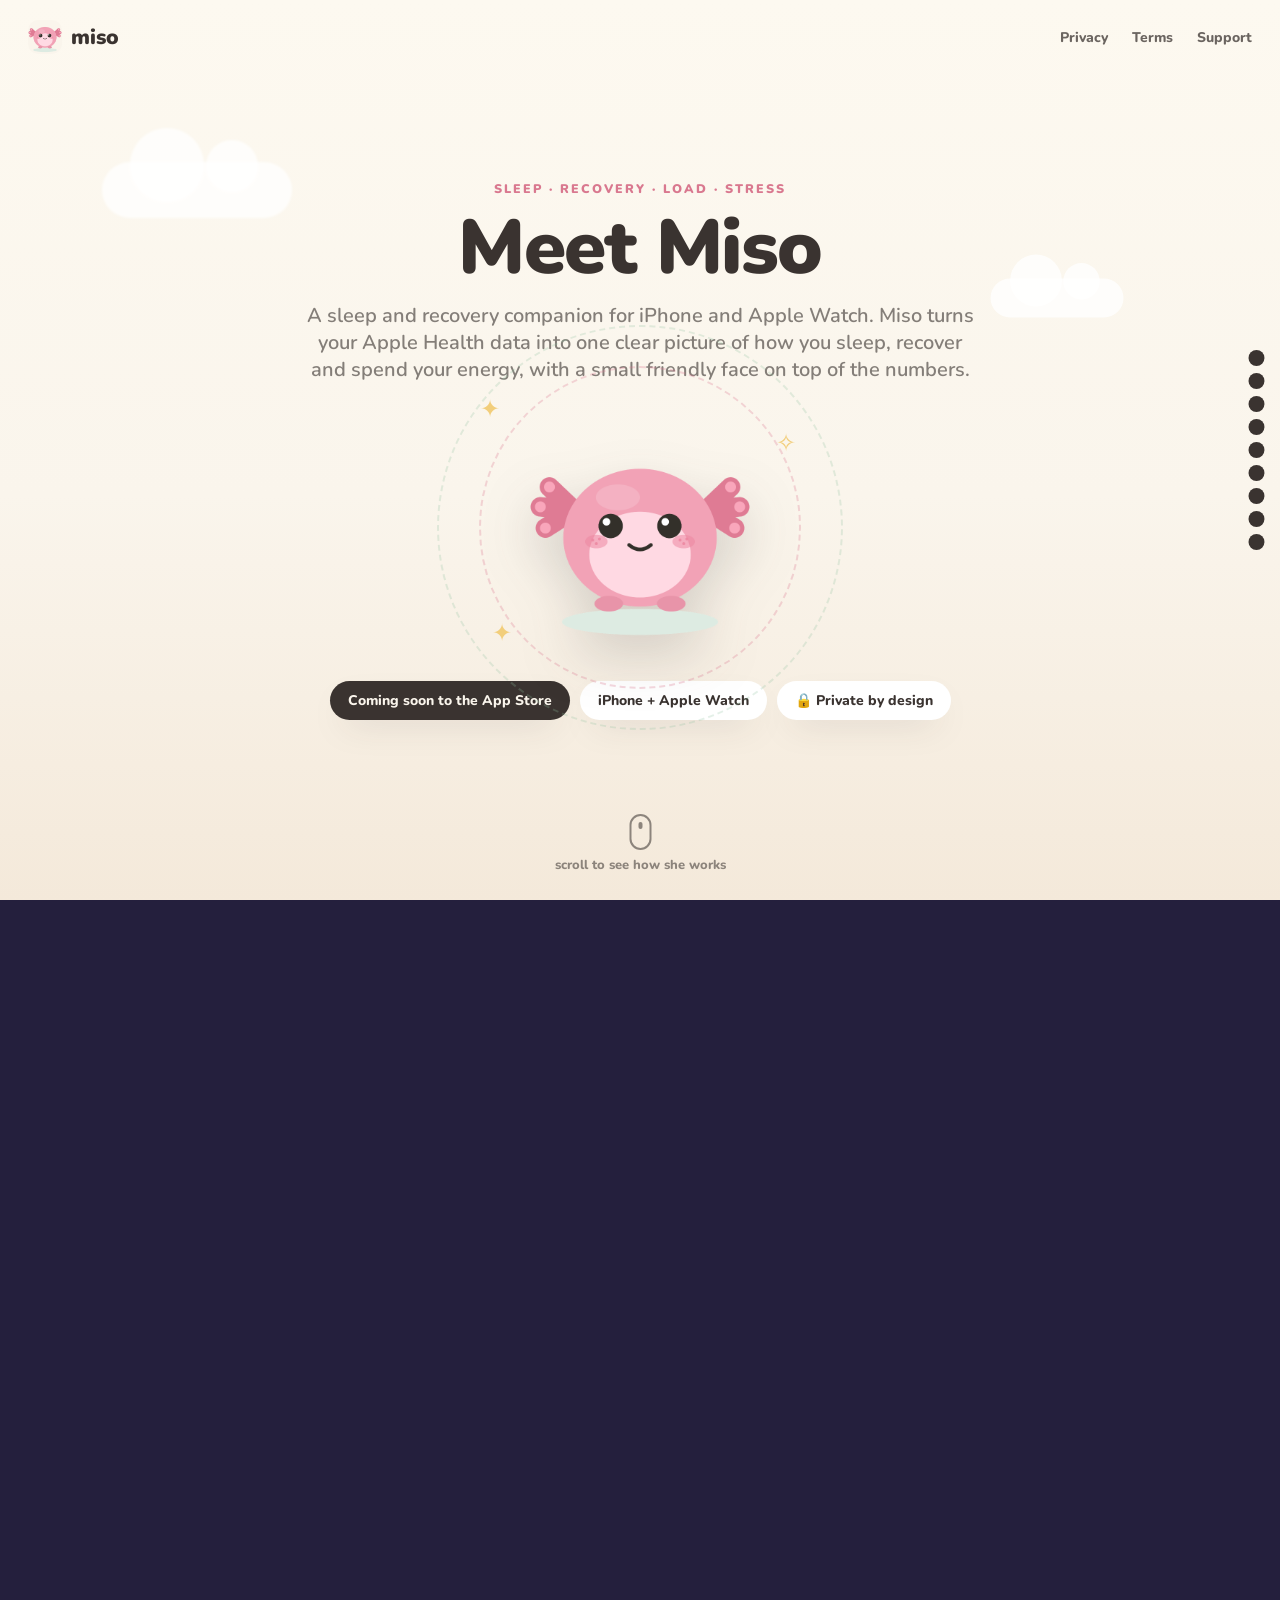
==== commit 7626532e: "Декорации всех миров и дуги светил Луна и солнце плывут по небу дугой (синус от скролла), у солнца в" ====
--- a/index.html
+++ b/index.html
@@ -41,6 +41,8 @@
       <h1>Meet Miso</h1>
       <p class="sub" style="color:var(--ink-60)">A sleep and recovery companion for iPhone and Apple Watch. Miso turns your Apple Health data into one clear picture of how you sleep, recover and spend your energy, with a small friendly face on top of the numbers.</p>
       <div class="pet-wrap" data-depth="6">
+        <div class="halo"></div>
+        <div class="halo h2v"></div>
         <img class="pet floaty tappable" src="assets/miso-rested.png" alt="Miso the axolotl, rested and content">
         <span class="spark s1">✦</span>
         <span class="spark s2">✧</span>
@@ -61,6 +63,8 @@
     <div class="bg"></div>
     <div class="moon" data-depth="14"></div>
     <div class="hills"></div>
+    <i class="shoot" style="top:16%; left:52%"></i>
+    <i class="shoot sh2" style="top:28%; left:76%"></i>
     <div class="inner">
       <span class="kicker" style="color:#cfc8f5">While you sleep</span>
       <h2>The night does the work</h2>
@@ -76,8 +80,10 @@
   <!-- 2 · утро -->
   <section class="scene s-dawn" data-name="Morning" data-len="1.3">
     <div class="bg"></div>
-    <div class="sunball" data-depth="12"></div>
+    <div class="sunball" data-depth="12"><div class="rays"></div></div>
     <div class="cloud c1" data-depth="10"></div>
+    <i class="bird" style="top:17%"></i>
+    <i class="bird b2" style="top:26%"></i>
     <div class="hills warm"></div>
     <div class="inner">
       <span class="kicker">Every morning</span>
@@ -100,6 +106,7 @@
       <h2>Every state means something</h2>
       <p class="sub" style="color:var(--ink-60)">Six states, each tied to your recovery. When your body asks for rest, she shows it and suggests an easier day. No guilt attached.</p>
       <div class="mood-stage" data-depth="5" id="moodStage">
+        <div class="ring"></div>
         <img src="assets/miso-glowing.png" alt="">
         <img src="assets/miso-rested.png" alt="">
         <img src="assets/miso-bitTired.png" alt="">
@@ -115,6 +122,8 @@
   <!-- 4 · метрики -->
   <section class="scene s-metrics" data-name="Numbers" data-len="1.2">
     <div class="bg"></div>
+    <i class="deco-dot" style="width:240px;height:240px;background:var(--blue);top:10%;left:6%"></i>
+    <i class="deco-dot" style="width:200px;height:200px;background:var(--lav);bottom:8%;right:8%"></i>
     <div class="inner">
       <span class="kicker">The daily picture</span>
       <h2 class="rise" style="--at:0">Four clear numbers</h2>
@@ -189,6 +198,7 @@
       <div class="dome-wrap" data-depth="5">
         <div class="dome" id="dome">
           <img src="assets/miso-night.png" alt="Miso safe inside a glass dome">
+          <div class="shine"></div>
         </div>
         <div class="padlock">🔒</div>
       </div>
--- a/landing.css
+++ b/landing.css
@@ -186,9 +186,8 @@
 .star { position: absolute; background: #fff; border-radius: 50%; opacity: 0.7; animation: twinkle 3s ease-in-out infinite; }
 @keyframes twinkle { 0%, 100% { opacity: 0.15; } 50% { opacity: 0.85; } }
 .moon {
-  position: absolute; right: 12%; width: 92px; height: 92px; border-radius: 50%;
+  position: absolute; left: 75%; top: 40%; width: 92px; height: 92px; border-radius: 50%;
   background: #F6EFC9; box-shadow: 0 0 60px 14px rgba(246, 239, 201, 0.35);
-  top: calc(18% + var(--p) * 30%);
 }
 .moon::after {
   content: ""; position: absolute; inset: 8px 8px auto auto; width: 22px; height: 22px;
@@ -206,10 +205,9 @@
 /* ================= СЦЕНА 1 · утро ================= */
 .s-dawn .bg { background: linear-gradient(180deg, #FBD3B8, #FAE7CF 45%, var(--cream)); }
 .sunball {
-  position: absolute; left: 14%; width: 110px; height: 110px; border-radius: 50%;
+  position: absolute; left: 8%; top: 72%; width: 110px; height: 110px; border-radius: 50%;
   background: radial-gradient(circle, #FFE9A8, var(--sun));
   box-shadow: 0 0 80px 22px rgba(242, 206, 123, 0.5);
-  bottom: calc(6% + var(--p) * 38%);
 }
 .s-dawn .kicker { color: var(--pink-deep); }
 .s-dawn .pet-wrap { position: relative; height: clamp(220px, 30vw, 320px); width: clamp(220px, 30vw, 320px); margin-top: 10px; }
@@ -349,3 +347,61 @@
   .pet.floaty, .hint .wheel::after, .star, .zzz span { animation: none; }
   .scene { transition: none; }
 }
+
+/* ---------- декорации миров ---------- */
+@keyframes spin { to { rotate: 360deg; } }
+
+/* пунктирные гало вокруг Мисо в интро */
+.halo { position: absolute; inset: -12%; border-radius: 50%; border: 2px dashed rgba(217, 120, 143, 0.28); animation: spin 42s linear infinite; pointer-events: none; }
+.halo.h2v { inset: -28%; border-color: rgba(143, 191, 159, 0.24); animation-duration: 70s; animation-direction: reverse; }
+
+/* всплывающие пузыри (интро и лаборатория инсайтов) */
+.bubble { position: absolute; bottom: -50px; border-radius: 50%; background: var(--bub, rgba(242, 169, 188, 0.3)); animation: riseup linear infinite; pointer-events: none; }
+@keyframes riseup { to { transform: translateY(-115vh); opacity: 0; } }
+
+/* ночь: светлячки и падающие звёзды */
+.firefly { position: absolute; width: 5px; height: 5px; border-radius: 50%; background: #F6EFC9; box-shadow: 0 0 10px 3px rgba(246, 239, 201, 0.45); opacity: 0.8; animation: ffly ease-in-out infinite alternate; }
+@keyframes ffly { from { transform: translate(0, 0); } to { transform: translate(28px, -36px); } }
+.shoot { position: absolute; width: 130px; height: 2px; border-radius: 2px; background: linear-gradient(90deg, #fff, transparent); rotate: -24deg; opacity: 0; animation: shoot 8s ease-in infinite; pointer-events: none; }
+.shoot.sh2 { animation-delay: 4.2s; }
+@keyframes shoot { 0%, 86% { opacity: 0; translate: 0 0; } 89% { opacity: 0.9; } 100% { opacity: 0; translate: -260px 120px; } }
+
+/* утро: лучи в солнце, птицы, пыльца */
+.rays { position: absolute; inset: -70%; border-radius: 50%; background: repeating-conic-gradient(rgba(242, 206, 123, 0.2) 0 9deg, transparent 9deg 26deg); animation: spin 55s linear infinite; pointer-events: none; }
+.bird { position: absolute; width: 30px; height: 12px; opacity: 0.5; animation: flyby 20s linear infinite; pointer-events: none; }
+.bird::before, .bird::after { content: ""; position: absolute; width: 16px; height: 2.6px; border-radius: 3px; background: rgba(58, 51, 48, 0.55); top: 5px; }
+.bird::before { left: 0; transform: rotate(-22deg); transform-origin: right center; }
+.bird::after { right: 0; transform: rotate(22deg); transform-origin: left center; }
+.bird.b2 { animation-delay: 7s; scale: 0.65; }
+@keyframes flyby { from { translate: -12vw 0; } to { translate: 112vw -50px; } }
+.pollen { position: absolute; width: 4px; height: 4px; border-radius: 50%; background: rgba(242, 206, 123, 0.7); animation: ffly ease-in-out infinite alternate; }
+
+/* сцена настроений: сцена-подиум и вспышка при смене состояния */
+.mood-stage .ring { position: absolute; inset: -9%; border-radius: 50%; border: 2px dashed rgba(58, 51, 48, 0.12); animation: spin 50s linear infinite; }
+.mood-burst { position: absolute; font-size: 17px; pointer-events: none; animation: burst 0.7s ease-out forwards; }
+@keyframes burst { from { opacity: 1; transform: translate(0, 0) scale(0.6); } to { opacity: 0; transform: translate(var(--bx), var(--by)) scale(1.25); } }
+
+/* метрики: мягкие цветные пятна и пульс точек */
+.deco-dot { position: absolute; border-radius: 50%; filter: blur(34px); opacity: 0.45; pointer-events: none; }
+.mcard .dot { animation: pulse 2.6s ease-in-out infinite; }
+@keyframes pulse { 0%, 100% { transform: scale(1); } 50% { transform: scale(1.35); } }
+
+/* языки: парящие буквы четырёх алфавитов */
+.glyph { position: absolute; font-weight: 900; color: var(--lav-deep); opacity: 0.13; animation: gfloat ease-in-out infinite alternate; pointer-events: none; user-select: none; }
+@keyframes gfloat { from { transform: translateY(0) rotate(-7deg); } to { transform: translateY(-28px) rotate(7deg); } }
+
+/* хранилище: блик по стеклу купола */
+.dome .shine { position: absolute; top: -20%; bottom: -20%; width: 32%; left: -45%; background: linear-gradient(100deg, transparent, rgba(255, 255, 255, 0.13), transparent); rotate: 8deg; animation: sweep 5.5s ease-in-out infinite; }
+@keyframes sweep { 0%, 55% { left: -45%; } 100% { left: 120%; } }
+
+/* финал: шарики и редкое медленное конфетти */
+.balloon { position: absolute; width: 36px; height: 44px; border-radius: 50% 50% 47% 47%; opacity: 0.85; animation: bfloat ease-in-out infinite alternate; pointer-events: none; }
+.balloon::after { content: ""; position: absolute; left: 50%; top: 99%; width: 1.5px; height: 48px; background: rgba(58, 51, 48, 0.22); }
+@keyframes bfloat { from { transform: translateY(0) rotate(-4deg); } to { transform: translateY(-24px) rotate(4deg); } }
+.fall { position: absolute; top: -20px; width: 8px; height: 11px; border-radius: 2px; opacity: 0.65; animation: falling linear infinite; pointer-events: none; }
+@keyframes falling { to { transform: translateY(112vh) rotate(340deg); } }
+
+@media (prefers-reduced-motion: reduce) {
+  .halo, .bubble, .firefly, .shoot, .rays, .bird, .pollen, .mood-stage .ring,
+  .deco-dot, .mcard .dot, .glyph, .dome .shine, .balloon, .fall { animation: none; }
+}
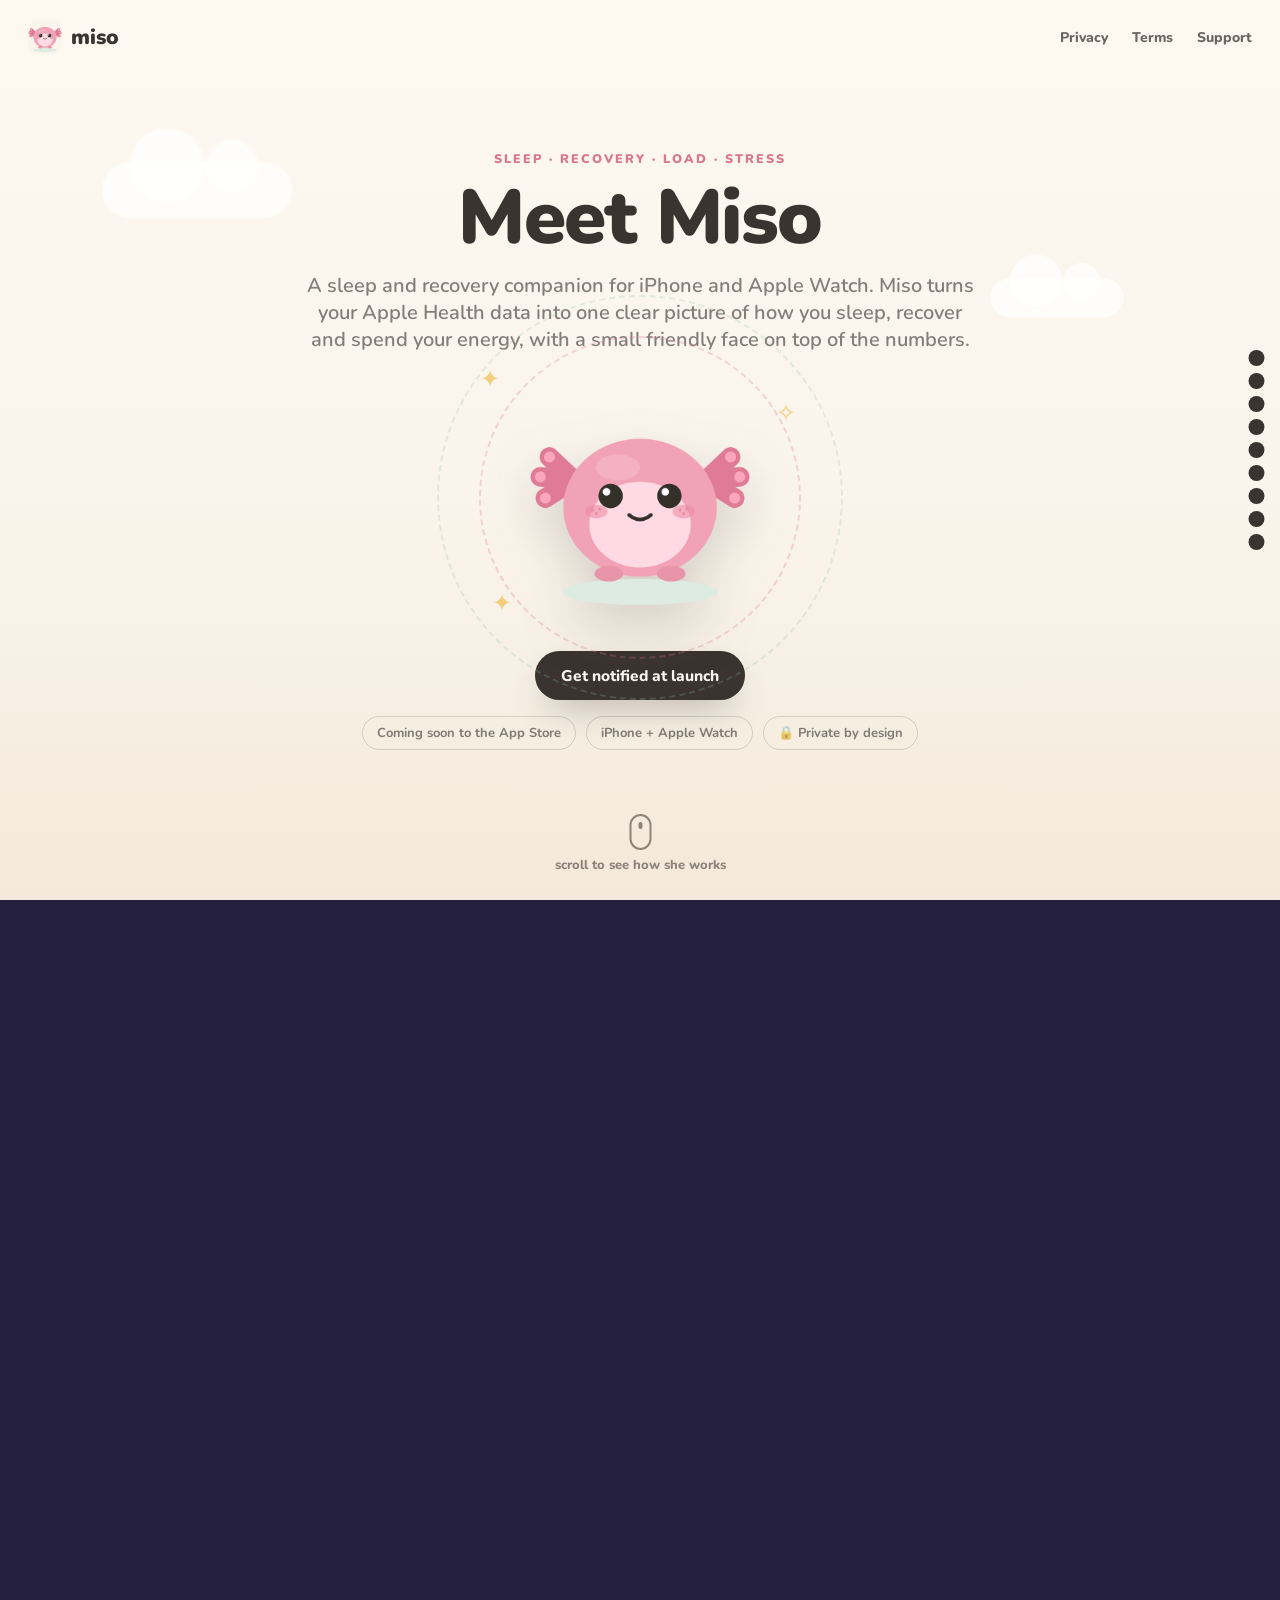
==== commit ca72ff27: "UX-проход: affordance не врёт, доступность с клавиатуры Псевдокнопки-чипы заменены: единственная нас" ====
--- a/index.html
+++ b/index.html
@@ -26,7 +26,7 @@
   </nav>
 </header>
 
-<div id="rail" aria-hidden="true"></div>
+<nav id="rail" aria-label="Sections"></nav>
 
 <div id="track">
 <div id="stage">
@@ -50,9 +50,12 @@
         <div class="say"></div>
       </div>
       <div class="chips">
-        <div class="chip accent">Coming soon to the App&nbsp;Store</div>
-        <div class="chip">iPhone + Apple&nbsp;Watch</div>
-        <div class="chip">🔒 Private by design</div>
+        <a class="cta" href="mailto:hidalyakaa@gmail.com?subject=Notify%20me%20when%20Miso%20launches">Get notified at launch</a>
+      </div>
+      <div class="chips badges">
+        <span class="badge">Coming soon to the App&nbsp;Store</span>
+        <span class="badge">iPhone + Apple&nbsp;Watch</span>
+        <span class="badge">🔒 Private by design</span>
       </div>
     </div>
     <div class="hint"><div class="wheel"></div>scroll to see how she works</div>
@@ -222,9 +225,12 @@
       <h2>No streaks. No guilt.<br>No red numbers.</h2>
       <p class="sub" style="color:var(--ink-60)">Miso is built to support your rest, not to gamify it. A rough week makes her sleepy, never disappointed. Your first two weeks are free with everything open, then one simple yearly subscription.</p>
       <div class="chips">
-        <div class="chip dark">Coming soon to the App Store</div>
-        <div class="chip">iPhone + Apple Watch</div>
-        <div class="chip">Two free weeks, everything open</div>
+        <a class="cta" href="mailto:hidalyakaa@gmail.com?subject=Notify%20me%20when%20Miso%20launches">Get notified at launch</a>
+      </div>
+      <div class="chips badges">
+        <span class="badge">Coming soon to the App&nbsp;Store</span>
+        <span class="badge">iPhone + Apple&nbsp;Watch</span>
+        <span class="badge">Two free weeks, everything open</span>
       </div>
       <p class="legal"><a href="privacy/">Privacy Policy</a>·<a href="terms/">Terms of Use</a>·<a href="mailto:hidalyakaa@gmail.com">hidalyakaa@gmail.com</a></p>
       <p class="fine">Miso is a general wellness app, not a medical device. It does not diagnose, treat or prevent any condition. Talk to a doctor about anything that worries you. Apple Health, Apple Watch and iPhone are trademarks of Apple Inc. © 2026 Miso</p>
--- a/landing.css
+++ b/landing.css
@@ -172,12 +172,24 @@
 .s-meet .spark.s2 { top: 30px; right: -26px; }
 .s-meet .spark.s3 { bottom: 8px; left: -18px; }
 .chips { display: flex; gap: 10px; flex-wrap: wrap; justify-content: center; margin-top: 24px; }
-.chip {
-  background: #fff; border-radius: 999px; padding: 10px 18px;
-  font-weight: 800; font-size: 14px; color: var(--ink);
-  box-shadow: 0 14px 34px -16px rgba(58, 51, 48, 0.35);
-}
-.chip.accent { background: var(--ink); color: var(--cream); }
+.chips.badges { margin-top: 16px; }
+
+/* Единственная настоящая кнопка: выглядит кнопкой, ведёт себя как кнопка. */
+.cta {
+  display: inline-block; background: var(--ink); color: var(--cream);
+  border-radius: 999px; padding: 14px 26px; font-weight: 800; font-size: 15.5px;
+  box-shadow: 0 16px 36px -14px rgba(58, 51, 48, 0.45);
+  transition: transform 0.2s, box-shadow 0.2s;
+}
+.cta:hover { transform: translateY(-2px); box-shadow: 0 20px 42px -14px rgba(58, 51, 48, 0.5); }
+.cta:active { transform: translateY(0); }
+
+/* Некликабельные факты выглядят бейджами, не кнопками: без заливки,
+   без тени, тихий текст (правило UX: affordance не врёт). */
+.badge {
+  border: 1.5px solid rgba(58, 51, 48, 0.18); border-radius: 999px;
+  padding: 7px 14px; font-weight: 700; font-size: 13px; color: var(--ink-60);
+}
 
 /* ================= СЦЕНА 0 · ночь ================= */
 .s-night .bg { background: linear-gradient(180deg, var(--night-1), var(--night-2) 70%, #514a85); }
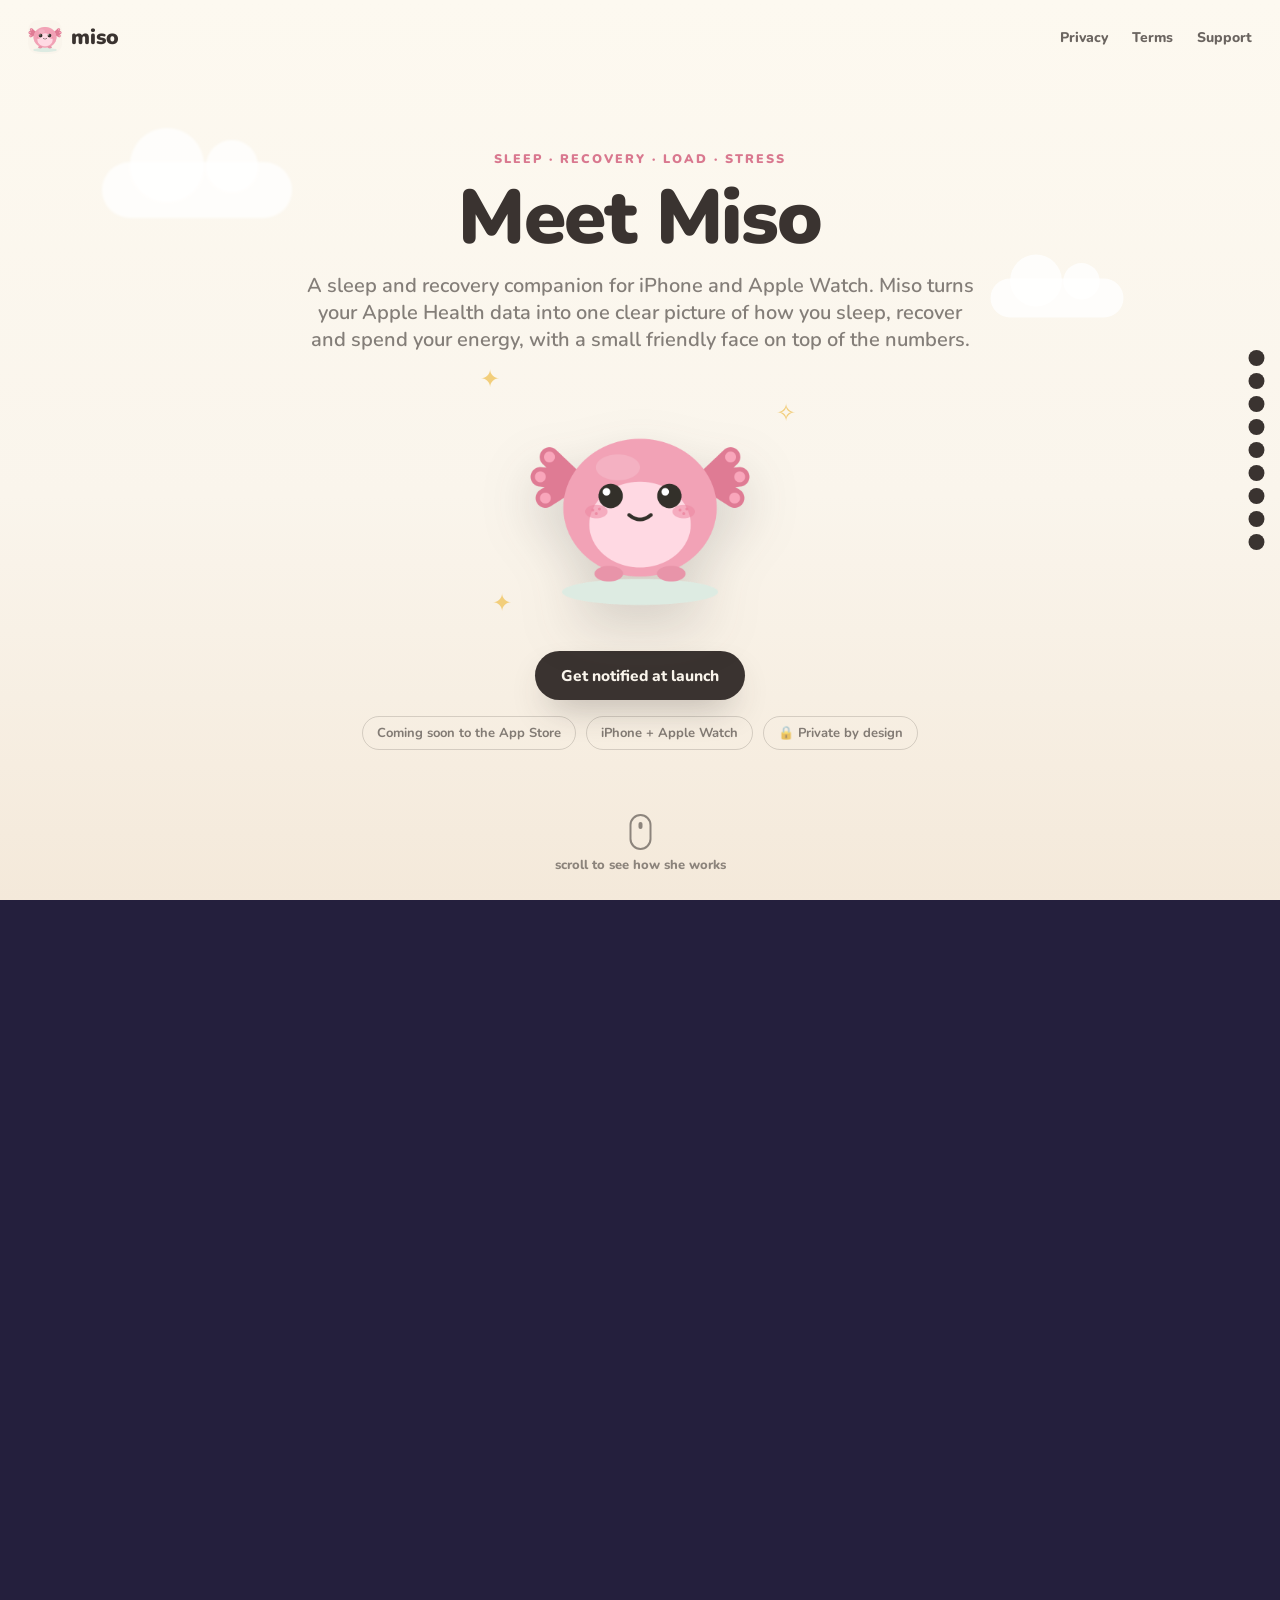
==== commit 21e31af6: "Убраны пунктирные кольца вокруг Мисо в интро Co-Authored-By: Claude Fable 5 <noreply@anthropic.com>" ====
--- a/index.html
+++ b/index.html
@@ -41,8 +41,6 @@
       <h1>Meet Miso</h1>
       <p class="sub" style="color:var(--ink-60)">A sleep and recovery companion for iPhone and Apple Watch. Miso turns your Apple Health data into one clear picture of how you sleep, recover and spend your energy, with a small friendly face on top of the numbers.</p>
       <div class="pet-wrap" data-depth="6">
-        <div class="halo"></div>
-        <div class="halo h2v"></div>
         <img class="pet floaty tappable" src="assets/miso-rested.png" alt="Miso the axolotl, rested and content">
         <span class="spark s1">✦</span>
         <span class="spark s2">✧</span>
--- a/landing.css
+++ b/landing.css
@@ -363,10 +363,6 @@
 /* ---------- декорации миров ---------- */
 @keyframes spin { to { rotate: 360deg; } }
 
-/* пунктирные гало вокруг Мисо в интро */
-.halo { position: absolute; inset: -12%; border-radius: 50%; border: 2px dashed rgba(217, 120, 143, 0.28); animation: spin 42s linear infinite; pointer-events: none; }
-.halo.h2v { inset: -28%; border-color: rgba(143, 191, 159, 0.24); animation-duration: 70s; animation-direction: reverse; }
-
 /* всплывающие пузыри (интро и лаборатория инсайтов) */
 .bubble { position: absolute; bottom: -50px; border-radius: 50%; background: var(--bub, rgba(242, 169, 188, 0.3)); animation: riseup linear infinite; pointer-events: none; }
 @keyframes riseup { to { transform: translateY(-115vh); opacity: 0; } }
@@ -414,6 +410,6 @@
 @keyframes falling { to { transform: translateY(112vh) rotate(340deg); } }
 
 @media (prefers-reduced-motion: reduce) {
-  .halo, .bubble, .firefly, .shoot, .rays, .bird, .pollen, .mood-stage .ring,
+  .bubble, .firefly, .shoot, .rays, .bird, .pollen, .mood-stage .ring,
   .deco-dot, .mcard .dot, .glyph, .dome .shine, .balloon, .fall { animation: none; }
 }
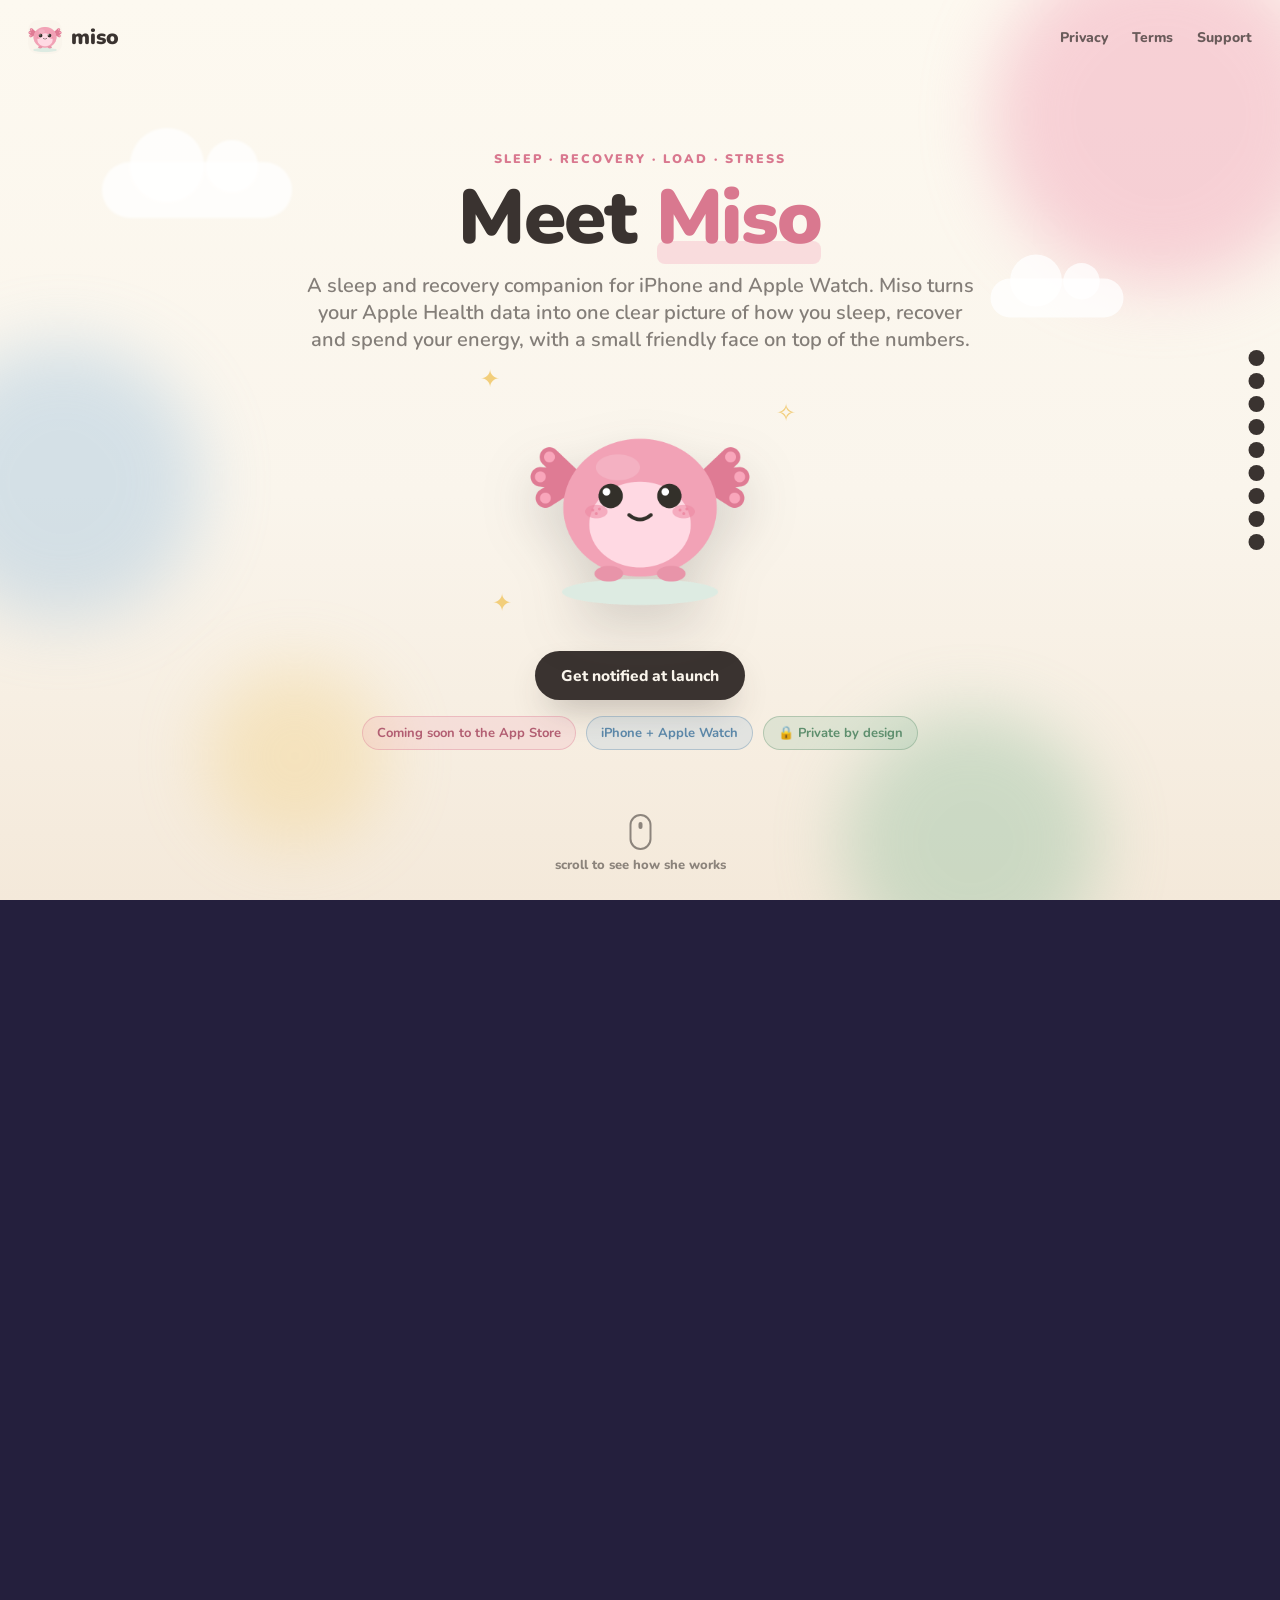
==== commit 21dd2652: "Цвет в интро: пятна палитры, розовый маркер в заголовке, пастельные бейджи Co-Authored-By: Claude Fa" ====
--- a/index.html
+++ b/index.html
@@ -34,11 +34,15 @@
   <!-- 0 · знакомство -->
   <section class="scene s-meet" data-name="Meet">
     <div class="bg"></div>
+    <i class="deco-dot" style="width:340px;height:340px;background:var(--pink);top:-6%;right:-4%;opacity:0.5"></i>
+    <i class="deco-dot" style="width:280px;height:280px;background:var(--blue);top:38%;left:-6%;opacity:0.4"></i>
+    <i class="deco-dot" style="width:260px;height:260px;background:var(--sage);bottom:-8%;right:14%;opacity:0.4"></i>
+    <i class="deco-dot" style="width:180px;height:180px;background:var(--sun);bottom:6%;left:16%;opacity:0.35"></i>
     <div class="cloud c1" data-depth="10"></div>
     <div class="cloud c2" data-depth="16"></div>
     <div class="inner">
       <span class="kicker">Sleep · Recovery · Load · Stress</span>
-      <h1>Meet Miso</h1>
+      <h1>Meet <span class="hl">Miso</span></h1>
       <p class="sub" style="color:var(--ink-60)">A sleep and recovery companion for iPhone and Apple Watch. Miso turns your Apple Health data into one clear picture of how you sleep, recover and spend your energy, with a small friendly face on top of the numbers.</p>
       <div class="pet-wrap" data-depth="6">
         <img class="pet floaty tappable" src="assets/miso-rested.png" alt="Miso the axolotl, rested and content">
@@ -51,9 +55,9 @@
         <a class="cta" href="mailto:hidalyakaa@gmail.com?subject=Notify%20me%20when%20Miso%20launches">Get notified at launch</a>
       </div>
       <div class="chips badges">
-        <span class="badge">Coming soon to the App&nbsp;Store</span>
-        <span class="badge">iPhone + Apple&nbsp;Watch</span>
-        <span class="badge">🔒 Private by design</span>
+        <span class="badge b-pink">Coming soon to the App&nbsp;Store</span>
+        <span class="badge b-blue">iPhone + Apple&nbsp;Watch</span>
+        <span class="badge b-sage">🔒 Private by design</span>
       </div>
     </div>
     <div class="hint"><div class="wheel"></div>scroll to see how she works</div>
@@ -107,7 +111,6 @@
       <h2>Every state means something</h2>
       <p class="sub" style="color:var(--ink-60)">Six states, each tied to your recovery. When your body asks for rest, she shows it and suggests an easier day. No guilt attached.</p>
       <div class="mood-stage" data-depth="5" id="moodStage">
-        <div class="ring"></div>
         <img src="assets/miso-glowing.png" alt="">
         <img src="assets/miso-rested.png" alt="">
         <img src="assets/miso-bitTired.png" alt="">
@@ -226,9 +229,9 @@
         <a class="cta" href="mailto:hidalyakaa@gmail.com?subject=Notify%20me%20when%20Miso%20launches">Get notified at launch</a>
       </div>
       <div class="chips badges">
-        <span class="badge">Coming soon to the App&nbsp;Store</span>
-        <span class="badge">iPhone + Apple&nbsp;Watch</span>
-        <span class="badge">Two free weeks, everything open</span>
+        <span class="badge b-pink">Coming soon to the App&nbsp;Store</span>
+        <span class="badge b-blue">iPhone + Apple&nbsp;Watch</span>
+        <span class="badge b-sage">Two free weeks, everything open</span>
       </div>
       <p class="legal"><a href="privacy/">Privacy Policy</a>·<a href="terms/">Terms of Use</a>·<a href="mailto:hidalyakaa@gmail.com">hidalyakaa@gmail.com</a></p>
       <p class="fine">Miso is a general wellness app, not a medical device. It does not diagnose, treat or prevent any condition. Talk to a doctor about anything that worries you. Apple Health, Apple Watch and iPhone are trademarks of Apple Inc. © 2026 Miso</p>
--- a/landing.css
+++ b/landing.css
@@ -190,6 +190,17 @@
   border: 1.5px solid rgba(58, 51, 48, 0.18); border-radius: 999px;
   padding: 7px 14px; font-weight: 700; font-size: 13px; color: var(--ink-60);
 }
+/* Пастельные тона бейджей: цвет есть, кнопкой не выглядит. */
+.badge.b-pink { background: rgba(242, 169, 188, 0.22); border-color: rgba(217, 120, 143, 0.35); color: #B25E72; }
+.badge.b-blue { background: rgba(156, 193, 222, 0.22); border-color: rgba(91, 135, 168, 0.35); color: var(--blue-deep); }
+.badge.b-sage { background: rgba(143, 191, 159, 0.22); border-color: rgba(94, 143, 110, 0.35); color: var(--sage-deep); }
+
+/* Розовый маркер в заголовке интро. */
+h1 .hl { color: var(--pink-deep); position: relative; }
+h1 .hl::after {
+  content: ""; position: absolute; left: 1px; right: 1px; bottom: 0.08em; height: 0.3em;
+  background: var(--pink); opacity: 0.35; border-radius: 8px; z-index: -1;
+}
 
 /* ================= СЦЕНА 0 · ночь ================= */
 .s-night .bg { background: linear-gradient(180deg, var(--night-1), var(--night-2) 70%, #514a85); }
@@ -384,8 +395,7 @@
 @keyframes flyby { from { translate: -12vw 0; } to { translate: 112vw -50px; } }
 .pollen { position: absolute; width: 4px; height: 4px; border-radius: 50%; background: rgba(242, 206, 123, 0.7); animation: ffly ease-in-out infinite alternate; }
 
-/* сцена настроений: сцена-подиум и вспышка при смене состояния */
-.mood-stage .ring { position: absolute; inset: -9%; border-radius: 50%; border: 2px dashed rgba(58, 51, 48, 0.12); animation: spin 50s linear infinite; }
+/* сцена настроений: вспышка при смене состояния */
 .mood-burst { position: absolute; font-size: 17px; pointer-events: none; animation: burst 0.7s ease-out forwards; }
 @keyframes burst { from { opacity: 1; transform: translate(0, 0) scale(0.6); } to { opacity: 0; transform: translate(var(--bx), var(--by)) scale(1.25); } }
 
@@ -410,6 +420,33 @@
 @keyframes falling { to { transform: translateY(112vh) rotate(340deg); } }
 
 @media (prefers-reduced-motion: reduce) {
-  .bubble, .firefly, .shoot, .rays, .bird, .pollen, .mood-stage .ring,
+  .bubble, .firefly, .shoot, .rays, .bird, .pollen,
   .deco-dot, .mcard .dot, .glyph, .dome .shine, .balloon, .fall { animation: none; }
 }
+
+/* ---------- полноэкранные «климаты» состояний ---------- */
+.mood-fx { position: absolute; inset: 0; z-index: 1; opacity: 0; transition: opacity 0.5s ease; pointer-events: none; }
+.mood-fx.on { opacity: 1; }
+.mood-fx span { position: absolute; }
+
+.p-spark { color: var(--sun); animation: twinkle var(--d, 3s) ease-in-out infinite; }
+.p-heart { color: rgba(217, 120, 143, 0.45); bottom: -40px; animation: riseup var(--d, 18s) linear infinite; }
+.p-z { font-weight: 900; color: var(--lav-deep); animation: zrise var(--d, 6s) ease-in infinite; }
+@keyframes zrise {
+  0% { transform: translate(0, 0); opacity: 0; }
+  25% { opacity: 0.4; }
+  100% { transform: translate(34px, -45vh); opacity: 0; }
+}
+.p-flake { top: -30px; color: #9CC1DE; animation: flakefall var(--d, 12s) linear infinite; }
+@keyframes flakefall { to { transform: translateY(112vh) rotate(220deg); } }
+.p-drop { top: -20px; width: 3px; height: 13px; border-radius: 3px; background: rgba(91, 135, 168, 0.38); animation: dropfall var(--d, 5s) linear infinite; }
+@keyframes dropfall { to { transform: translateY(112vh); } }
+.p-cloudlet {
+  width: 96px; height: 28px; border-radius: 999px;
+  background: rgba(156, 193, 222, 0.28); filter: blur(2px);
+  animation: drift var(--d, 20s) linear infinite alternate;
+}
+
+@media (prefers-reduced-motion: reduce) {
+  .p-spark, .p-heart, .p-z, .p-flake, .p-drop, .p-cloudlet { animation: none; }
+}
